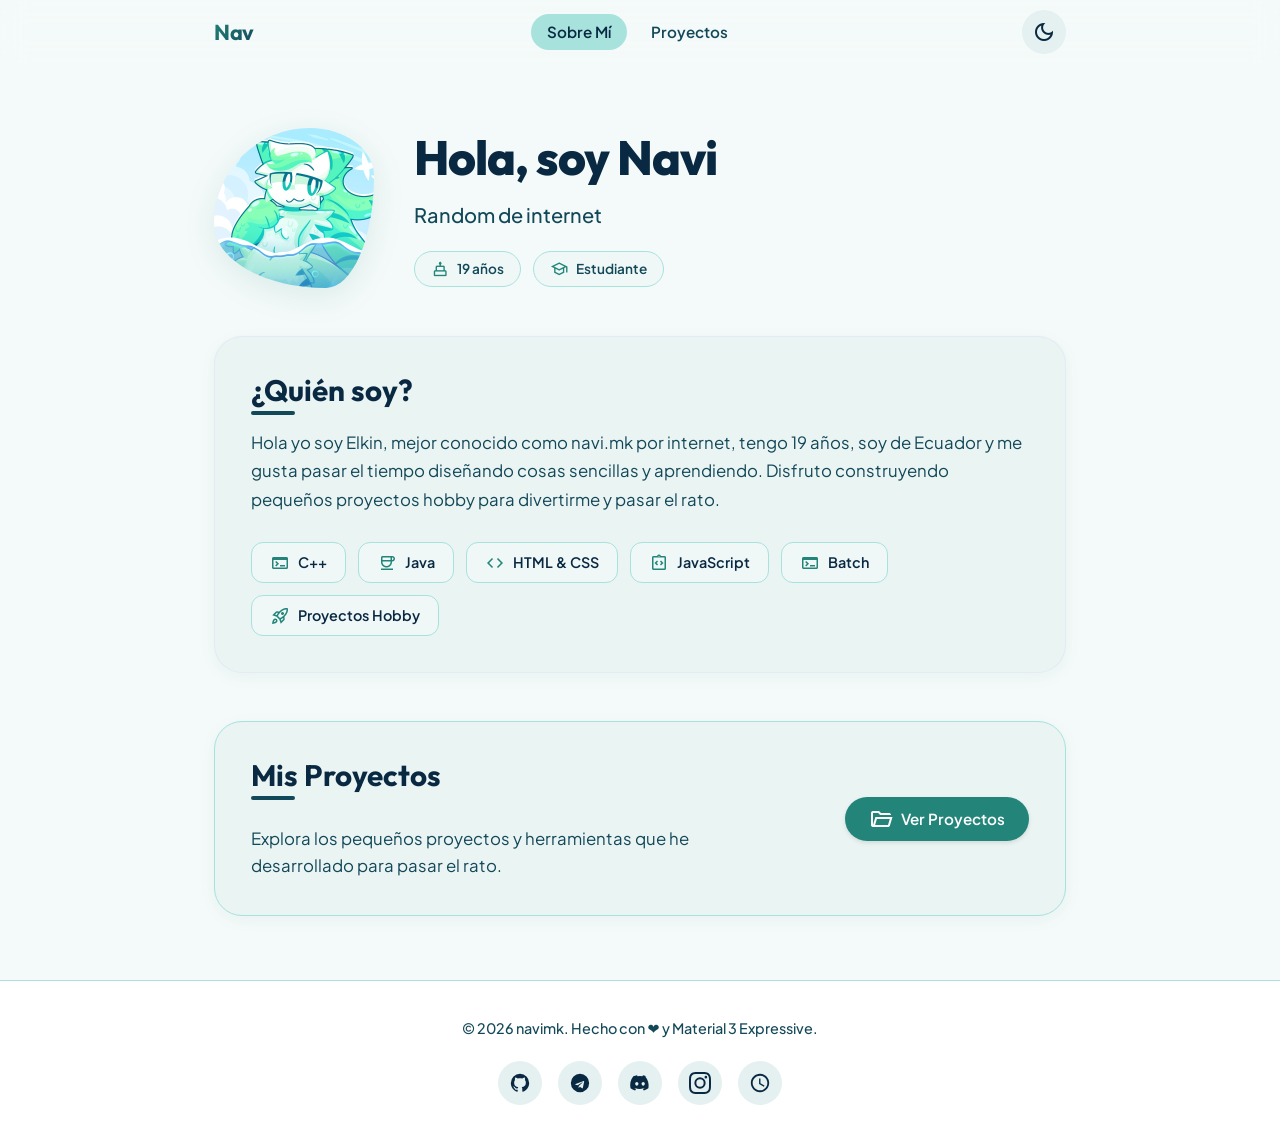
==== index.html @ 90007c6f "Cambios minimos" ====
<!DOCTYPE html>
<html lang="es">

<head>
    <meta charset="UTF-8">
    <meta name="viewport" content="width=device-width, initial-scale=1.0">
    <meta name="description" content="Pagina de Navi.mk :3">
    <link rel="icon" href="assets/icon.webp">
    <title>Navi.mk</title>
    <!-- Google Fonts and Material Symbols -->
    <link rel="stylesheet"
        href="https://fonts.googleapis.com/css2?family=Material+Symbols+Outlined:opsz,wght,FILL,GRAD@20..48,100..700,0..1,-50..200" />
    <link rel="stylesheet" href="style.css">
    <script>
        // Aplicar tema inmediatamente para evitar parpadeo blanco/oscuro en la carga
        const savedTheme = localStorage.getItem('theme');
        const systemPrefersDark = window.matchMedia('(prefers-color-scheme: dark)').matches;
        const initialTheme = savedTheme || (systemPrefersDark ? 'dark' : 'light');
        document.documentElement.setAttribute('data-theme', initialTheme);
    </script>
</head>

<body>
    <!-- Top App Bar -->
    <header class="top-app-bar">
        <div class="top-app-bar__container">
            <span class="top-app-bar__title">Nav</span>
            <nav class="top-app-bar__nav">
                <a href="index.html" class="nav-link active">Sobre Mí</a>
                <a href="proyectos.html" class="nav-link">Proyectos</a>
            </nav>
            <button id="theme-toggle" class="icon-button" aria-label="Cambiar tema">
                <span class="material-symbols-outlined">dark_mode</span>
            </button>
        </div>
    </header>

    <main class="main-content">
        <!-- Profile / Hero Section -->
        <section class="hero-section">
            <div class="profile-avatar-container">
                <!-- Expressive blob shape as avatar background with theme-responsive profile picture -->
                <div class="profile-blob" tabindex="0" role="button" aria-label="Ver créditos de la foto de perfil">
                </div>
            </div>
            <div class="hero-info">
                <h1 class="display-name">Hola, soy Navi</h1>
                <p class="headline-text">Random de internet</p>
                <div class="info-badges">
                    <span class="info-badge">
                        <span class="material-symbols-outlined">cake</span>
                        <span>19 años</span>
                    </span>
                    <span class="info-badge">
                        <span class="material-symbols-outlined">school</span>
                        <span>Estudiante</span>
                    </span>
                </div>
            </div>
        </section>

        <!-- About Me Card -->
        <section class="about-card">
            <h2 class="section-title">¿Quién soy?</h2>
            <p class="about-text">
                Hola yo soy Elkin, mejor conocido como navi.mk por internet, tengo 19 años, soy de Ecuador y me gusta
                pasar el tiempo diseñando cosas sencillas y aprendiendo.
                Disfruto construyendo pequeños proyectos hobby para divertirme y pasar el rato.
            </p>
            <div class="skills-container">
                <span class="chip">
                    <span class="material-symbols-outlined chip-icon">terminal</span>
                    <span>C++</span>
                </span>
                <span class="chip">
                    <span class="material-symbols-outlined chip-icon">coffee</span>
                    <span>Java</span>
                </span>
                <span class="chip">
                    <span class="material-symbols-outlined chip-icon">code</span>
                    <span>HTML & CSS</span>
                </span>
                <span class="chip">
                    <span class="material-symbols-outlined chip-icon">integration_instructions</span>
                    <span>JavaScript</span>
                </span>
                <span class="chip">
                    <span class="material-symbols-outlined chip-icon">terminal</span>
                    <span>Batch</span>
                </span>
                <span class="chip">
                    <span class="material-symbols-outlined chip-icon">rocket_launch</span>
                    <span>Proyectos Hobby</span>
                </span>
            </div>
        </section>

        <!-- Projects CTA Card -->
        <section class="projects-cta-card">
            <div class="cta-content">
                <h2 class="section-title">Mis Proyectos</h2>
                <p class="cta-text">Explora los pequeños proyectos y herramientas que he desarrollado para pasar el
                    rato.</p>
            </div>
            <a href="proyectos.html" class="btn-primary">
                <span class="material-symbols-outlined">folder_open</span>
                <span>Ver Proyectos</span>
            </a>
        </section>
    </main>

    <!-- Footer -->
    <footer class="footer">
        <p>© 2026 navimk. Hecho con ❤️ y Material 3 Expressive.</p>
        <div class="social-links">
            <!-- GitHub -->
            <a href="https://github.com/navimk/" target="_blank" class="icon-button" aria-label="GitHub">
                <svg viewBox="0 0 24 24">
                    <path
                        d="M12 2A10 10 0 0 0 2 12c0 4.42 2.87 8.17 6.84 9.5.5.08.66-.23.66-.5v-1.69c-2.77.6-3.36-1.34-3.36-1.34-.46-1.16-1.11-1.47-1.11-1.47-.9-.62.07-.6.07-.6 1 .07 1.53 1.03 1.53 1.03.9 1.52 2.34 1.07 2.91.83.09-.65.35-1.09.63-1.34-2.22-.25-4.55-1.11-4.55-4.92 0-1.11.38-2 1.03-2.71-.1-.25-.45-1.29.1-2.64 0 0 .84-.27 2.75 1.02.79-.22 1.65-.33 2.5-.33.85 0 1.71.11 2.5.33 1.91-1.29 2.75-1.02 2.75-1.02.55 1.35.2 2.39.1 2.64.65.71 1.03 1.6 1.03 2.71 0 3.82-2.34 4.66-4.57 4.91.36.31.69.92.69 1.85V21c0 .27.16.59.67.5C19.14 20.16 22 16.42 22 12A10 10 0 0 0 12 2z" />
                </svg>
            </a>
            <!-- Telegram -->
            <a href="https://t.me/navirandom" target="_blank" class="icon-button" aria-label="Telegram">
                <svg viewBox="0 0 24 24">
                    <path
                        d="M12 2A10 10 0 0 0 2 12a10 10 0 0 0 10 10 10 10 0 0 0 10-10A10 10 0 0 0 12 2zm4.56 8.37l-1.51 7.1c-.11.49-.4.61-.82.38l-2.3-1.7-1.11 1.07c-.12.12-.22.22-.34.22l.16-2.3 4.2-3.8c.18-.16-.04-.25-.28-.09l-5.19 3.27-2.23-.7c-.49-.15-.5-.49.1-.72l8.71-3.36c.4-.15.75.09.57.83z" />
                </svg>
            </a>
            <!-- Discord -->
            <a href="https://discord.gg/cYETUsV2wN" target="_blank" class="icon-button" aria-label="Discord">
                <svg viewBox="0 0 24 24">
                    <path
                        d="M19.27 4.73a16.14 16.14 0 0 0-3.97-1.23.08.08 0 0 0-.08.04c-.17.3-.37.72-.51 1.05a14.9 14.9 0 0 0-5.42 0 9.7 9.7 0 0 0-.52-1.05.08.08 0 0 0-.08-.04 16.1 16.1 0 0 0-3.97 1.23.06.06 0 0 0-.03.03A16.17 16.17 0 0 0 1.63 17.7a.07.07 0 0 0 .04.05 16.25 16.25 0 0 0 4.9 2.48.08.08 0 0 0 .08-.03c.39-.53.74-1.09 1.04-1.68a.07.07 0 0 0-.04-.1 10.43 10.43 0 0 1-1.54-.73.08.08 0 0 1-.01-.13c.1-.07.2-.15.3-.22a.08.08 0 0 1 .08-.01c3.21 1.47 6.7 1.47 9.86 0a.08.08 0 0 1 .08.01c.1.07.2.15.3.22a.08.08 0 0 1-.01.13 10.1 10.1 0 0 1-1.54.73.08.08 0 0 0-.04.1c.3.59.65 1.15 1.04 1.68a.08.08 0 0 0 .08.03 16.29 16.29 0 0 0 4.9-2.48.07.07 0 0 0 .04-.05a16.19 16.19 0 0 0-3.64-12.94.06.06 0 0 0-.03-.03zM8.52 14.88c-.97 0-1.77-.89-1.77-1.98s.78-1.98 1.77-1.98c.99 0 1.78.89 1.77 1.98.01 1.09-.78 1.98-1.77 1.98zm6.96 0c-.97 0-1.77-.89-1.77-1.98s.78-1.98 1.77-1.98c.99 0 1.78.89 1.77 1.98.01 1.09-.78 1.98-1.77 1.98z" />
                </svg>
            </a>
            <!-- Instagram -->
            <a href="https://www.instagram.com/navi.mk_/" target="_blank" class="icon-button" aria-label="Instagram">
                <svg viewBox="0 0 24 24">
                    <path
                        d="M12 2.163c3.204 0 3.584.012 4.85.07 3.252.148 4.771 1.691 4.919 4.919.058 1.265.069 1.645.069 4.849 0 3.205-.012 3.584-.069 4.849-.149 3.225-1.664 4.771-4.919 4.919-1.266.058-1.644.07-4.85.07-3.204 0-3.584-.012-4.849-.07-3.26-.149-4.771-1.699-4.919-4.92-.058-1.265-.07-1.644-.07-4.849 0-3.204.013-3.583.07-4.849.149-3.227 1.664-4.771 4.919-4.919 1.266-.057 1.645-.069 4.849-.069zM12 0C8.741 0 8.333.014 7.053.072 2.695.272.273 2.69.073 7.051.014 8.333 0 8.741 0 12c0 3.259.014 3.668.072 4.948.2 4.358 2.618 6.78 6.98 6.98 1.281.058 1.689.072 4.948.072 3.259 0 3.668-.014 4.948-.072 4.354-.2 6.782-2.618 6.979-6.98.059-1.28.073-1.689.073-4.948 0-3.259-.014-3.667-.072-4.947-.196-4.354-2.617-6.78-6.979-6.98C15.668.014 15.259 0 12 0zm0 5.838a6.162 6.162 0 1 0 0 12.324 6.162 6.162 0 0 0 0-12.324zM12 16a4 4 0 1 1 0-8 4 4 0 0 1 0 8zm6.406-11.845a1.44 1.44 0 1 0 0 2.881 1.44 1.44 0 0 0 0-2.881z" />
                </svg>
            </a>
            <!-- Cuenta Regresiva 2085 -->
            <a href="2085.html" class="icon-button" aria-label="Cuenta Regresiva a 2085">
                <svg viewBox="0 0 24 24">
                    <path
                        d="M12 2C6.5 2 2 6.5 2 12s4.5 10 10 10 10-4.5 10-10S17.5 2 12 2zm0 18c-4.41 0-8-3.59-8-8s3.59-8 8-8 8 3.59 8 8-3.59 8-8 8zm.5-13H11v6l5.2 3.2.8-1.3-4.5-2.7V7z" />
                </svg>
            </a>
        </div>
    </footer>

    <!-- Modal para Créditos de Foto de Perfil -->
    <div id="pfp-modal" class="modal-overlay" aria-hidden="true" role="dialog" aria-labelledby="pfp-modal-title">
        <div class="modal-container">
            <header class="modal-header">
                <h2 id="pfp-modal-title" class="modal-title-text">Créditos del Avatar</h2>
                <button id="pfp-modal-close" class="icon-button" aria-label="Cerrar ventana">
                    <span class="material-symbols-outlined">close</span>
                </button>
            </header>
            <div class="modal-body">
                <p class="modal-desc">El personaje y pfp utilizada es propiedad de artifyber/azka, todos los créditos a
                    su persona</p>
                <p class="modal-desc">Me encanta su arte, es muy bonito :3</p>
                <p class="modal-desc">Puedes visitar su Twitter y ver su arte aqui:</p>
            </div>
            <div class="modal-footer">
                <a href="https://x.com/artifyber" target="_blank" class="btn-primary">
                    <span class="material-symbols-outlined">open_in_new</span>
                    <span>Ver a Artifyber</span>
                </a>
            </div>
        </div>
    </div>

    <!-- JS Script -->
    <script src="script.js"></script>
</body>

</html>
---- style.css ----
@import url('https://fonts.googleapis.com/css2?family=Outfit:wght@300;400;500;600;700;800&family=Plus+Jakarta+Sans:ital,wght@0,300;0,400;0,500;0,600;0,700;1,400&display=swap');

:root {
    /* Fonts */
    --font-display: 'Outfit', system-ui, -apple-system, sans-serif;
    --font-body: 'Plus Jakarta Sans', system-ui, -apple-system, sans-serif;

    /* Light Theme (Material 3 Expressive) */
    --md-sys-color-primary: #23857a;
    --md-sys-color-on-primary: #FFFFFF;
    --md-sys-color-primary-container: #a7e2dd;
    --md-sys-color-on-primary-container: #092942;

    --md-sys-color-secondary: #134859;
    --md-sys-color-on-secondary: #FFFFFF;
    --md-sys-color-secondary-container: #e2f2f1;
    --md-sys-color-on-secondary-container: #134859;

    --md-sys-color-tertiary: #27b095;
    --md-sys-color-on-tertiary: #FFFFFF;
    --md-sys-color-tertiary-container: #63fabe;
    --md-sys-color-on-tertiary-container: #092942;

    --md-sys-color-background: #f4faf9;
    --md-sys-color-on-background: #092942;

    --md-sys-color-surface: #f7fcfb;
    --md-sys-color-on-surface: #092942;
    --md-sys-color-surface-variant: #dbeceb;
    --md-sys-color-on-surface-variant: #134859;
    --md-sys-color-outline: #23857a;
    --md-sys-color-outline-variant: #a7e2dd;

    --md-sys-color-surface-container-lowest: #FFFFFF;
    --md-sys-color-surface-container-low: #f0f8f7;
    --md-sys-color-surface-container: #eaf4f3;
    --md-sys-color-surface-container-high: #e4f1f0;
    --md-sys-color-surface-container-highest: #d8eceb;

    --accent-glow: rgba(35, 133, 122, 0.12);
    --card-shadow: 0 4px 16px rgba(35, 133, 122, 0.06);
    --card-shadow-hover: 0 16px 32px rgba(35, 133, 122, 0.15);

    /* Animation Transitions */
    --transition-fast: 0.2s cubic-bezier(0.2, 0, 0, 1);
    --transition-medium: 0.35s cubic-bezier(0.2, 0, 0, 1);
    --transition-slow: 0.55s cubic-bezier(0.2, 0, 0, 1);
}

[data-theme="dark"] {
    /* Dark Theme (Material 3 Expressive) */
    --md-sys-color-primary: #25e58b;
    --md-sys-color-on-primary: #092942;
    --md-sys-color-primary-container: #12575a;
    --md-sys-color-on-primary-container: #63fabe;

    --md-sys-color-secondary: #3eddb4;
    --md-sys-color-on-secondary: #092942;
    --md-sys-color-secondary-container: #134859;
    --md-sys-color-on-secondary-container: #a7e2dd;

    --md-sys-color-tertiary: #63fabe;
    --md-sys-color-on-tertiary: #092942;
    --md-sys-color-tertiary-container: #23857a;
    --md-sys-color-on-tertiary-container: #a7e2dd;

    --md-sys-color-background: #092942;
    --md-sys-color-on-background: #eaf4f3;

    --md-sys-color-surface: #0d324f;
    --md-sys-color-on-surface: #eaf4f3;
    --md-sys-color-surface-variant: #134859;
    --md-sys-color-on-surface-variant: #a7e2dd;
    --md-sys-color-outline: #27b095;
    --md-sys-color-outline-variant: #134859;

    --md-sys-color-surface-container-lowest: #061d30;
    --md-sys-color-surface-container-low: #082339;
    --md-sys-color-surface-container: #0a2c47;
    --md-sys-color-surface-container-high: #0d3452;
    --md-sys-color-surface-container-highest: #113f63;

    --accent-glow: rgba(37, 229, 139, 0.15);
    --card-shadow: 0 4px 20px rgba(0, 0, 0, 0.4);
    --card-shadow-hover: 0 16px 36px rgba(37, 229, 139, 0.25);
}

/* Reset and Base Styles */
*,
*::before,
*::after {
    box-sizing: border-box;
    margin: 0;
    padding: 0;
}

body {
    background-color: var(--md-sys-color-background);
    color: var(--md-sys-color-on-background);
    font-family: var(--font-body);
    font-size: 1rem;
    line-height: 1.6;
    min-height: 100vh;
    display: flex;
    flex-direction: column;
    overflow-x: hidden;
    transition: background-color var(--transition-medium), color var(--transition-medium);
}

h1,
h2,
h3,
h4 {
    font-family: var(--font-display);
    font-weight: 700;
    color: var(--md-sys-color-on-background);
    line-height: 1.2;
}

/* Header / Top App Bar */
.top-app-bar {
    position: sticky;
    top: 0;
    z-index: 100;
    background-color: rgba(var(--md-sys-color-background), 0.8);
    backdrop-filter: blur(12px);
    -webkit-backdrop-filter: blur(12px);
    transition: background-color var(--transition-medium);
}

.top-app-bar__container {
    max-width: 900px;
    height: 64px;
    margin: 0 auto;
    padding: 0 24px;
    display: flex;
    justify-content: space-between;
    align-items: center;
}

.top-app-bar__title {
    font-family: var(--font-display);
    font-size: 1.35rem;
    font-weight: 700;
    letter-spacing: -0.5px;
    background: linear-gradient(135deg, var(--md-sys-color-primary), var(--md-sys-color-secondary));
    -webkit-background-clip: text;
    -webkit-text-fill-color: transparent;
}

.top-app-bar__nav {
    display: flex;
    gap: 8px;
    align-items: center;
}

.nav-link {
    font-family: var(--font-body);
    font-size: 0.95rem;
    font-weight: 600;
    color: var(--md-sys-color-on-surface-variant);
    text-decoration: none;
    padding: 6px 16px;
    border-radius: 100px;
    transition: background-color var(--transition-fast), color var(--transition-fast), transform var(--transition-fast);
}

.nav-link:hover {
    background-color: var(--md-sys-color-surface-container-high);
    color: var(--md-sys-color-on-surface);
}

.nav-link.active {
    background-color: var(--md-sys-color-primary-container);
    color: var(--md-sys-color-on-primary-container);
}

.nav-link:active {
    transform: scale(0.95);
}

@media (max-width: 480px) {
    .top-app-bar__container {
        padding: 0 12px;
    }

    .nav-link {
        padding: 6px 10px;
        font-size: 0.85rem;
    }

    .top-app-bar__title {
        font-size: 1.15rem;
    }
}


/* Icon Button */
.icon-button {
    width: 44px;
    height: 44px;
    border-radius: 50%;
    border: none;
    background-color: var(--md-sys-color-surface-container-high);
    color: var(--md-sys-color-on-surface);
    display: flex;
    justify-content: center;
    align-items: center;
    cursor: pointer;
    transition: background-color var(--transition-fast), color var(--transition-fast), transform var(--transition-fast);
}

.icon-button:hover {
    background-color: var(--md-sys-color-primary-container);
    color: var(--md-sys-color-on-primary-container);
    transform: scale(1.08);
}

.icon-button:active {
    transform: scale(0.95);
}

.icon-button svg {
    width: 22px;
    height: 22px;
    fill: currentColor;
    display: block;
    transition: transform var(--transition-fast);
}

.icon-button:hover svg {
    transform: scale(1.05);
}


/* Main Content */
.main-content {
    max-width: 900px;
    width: 100%;
    margin: 0 auto;
    padding: 48px 24px 64px 24px;
    display: flex;
    flex-direction: column;
    gap: 48px;
    flex-grow: 1;
}

/* Hero Section */
.hero-section {
    display: flex;
    gap: 40px;
    align-items: center;
    margin-top: 16px;
}

@media (max-width: 768px) {
    .hero-section {
        flex-direction: column;
        text-align: center;
        gap: 28px;
    }
}

.profile-avatar-container {
    position: relative;
    display: flex;
    justify-content: center;
    align-items: center;
}

/* Organic animated shape typical of M3 Expressive */
.profile-blob {
    width: 160px;
    height: 160px;
    background: var(--md-sys-color-primary-container) url('assets/pfp1.jpg') center/cover no-repeat;
    display: flex;
    justify-content: center;
    align-items: center;
    border-radius: 60% 40% 30% 70% / 60% 30% 70% 40%;
    animation: blob-morph 8s ease-in-out infinite;
    box-shadow: 0 8px 32px var(--accent-glow);
    position: relative;
    transition: background-image var(--transition-medium), background-color var(--transition-medium), transform var(--transition-fast), box-shadow var(--transition-fast);
    cursor: pointer;
    outline: none;
}

.profile-blob:hover {
    transform: scale(1.04);
    box-shadow: 0 12px 36px var(--accent-glow);
}

.profile-blob:focus-visible {
    outline: 3px solid var(--md-sys-color-primary);
    outline-offset: 4px;
}

.profile-blob:active {
    transform: scale(0.98);
}

[data-theme="dark"] .profile-blob {
    background-image: url('assets/pfp2.jpg');
}

@keyframes blob-morph {
    0% {
        border-radius: 60% 40% 30% 70% / 60% 30% 70% 40%;
    }

    50% {
        border-radius: 40% 60% 70% 30% / 50% 60% 40% 70%;
    }

    100% {
        border-radius: 60% 40% 30% 70% / 60% 30% 70% 40%;
    }
}

.hero-info {
    display: flex;
    flex-direction: column;
    gap: 12px;
}

.display-name {
    font-size: 3rem;
    font-weight: 800;
    letter-spacing: -1px;
}

@media (max-width: 480px) {
    .display-name {
        font-size: 2.25rem;
    }
}

.headline-text {
    font-size: 1.25rem;
    font-weight: 500;
    color: var(--md-sys-color-on-surface-variant);
    max-width: 500px;
}

.info-badges {
    display: flex;
    gap: 12px;
    flex-wrap: wrap;
    margin-top: 8px;
}

@media (max-width: 768px) {
    .info-badges {
        justify-content: center;
    }
}

.info-badge {
    display: inline-flex;
    align-items: center;
    gap: 8px;
    padding: 6px 16px;
    background-color: var(--md-sys-color-surface-container-low);
    border: 1px solid var(--md-sys-color-outline-variant);
    border-radius: 100px;
    font-size: 0.85rem;
    font-weight: 600;
    color: var(--md-sys-color-on-surface-variant);
}

.info-badge .material-symbols-outlined {
    font-size: 1.15rem;
    color: var(--md-sys-color-primary);
}

/* About Card */
.about-card {
    background-color: var(--md-sys-color-surface-container);
    border-radius: 28px;
    padding: 36px;
    box-shadow: var(--card-shadow);
    border: 1px solid rgba(110, 68, 255, 0.05);
    transition: transform var(--transition-medium), box-shadow var(--transition-medium), background-color var(--transition-medium);
}

.about-card:hover {
    transform: translateY(-4px);
    box-shadow: var(--card-shadow-hover);
}

.section-title {
    font-size: 1.85rem;
    font-weight: 700;
    margin-bottom: 20px;
    position: relative;
    display: inline-block;
}

.section-title::after {
    content: '';
    position: absolute;
    bottom: -6px;
    left: 0;
    width: 44px;
    height: 4px;
    background-color: var(--md-sys-color-secondary);
    border-radius: 2px;
}

.about-text {
    font-size: 1.05rem;
    color: var(--md-sys-color-on-surface-variant);
    margin-bottom: 28px;
    line-height: 1.7;
}

.skills-container {
    display: flex;
    flex-wrap: wrap;
    gap: 12px;
}

.chip {
    display: inline-flex;
    align-items: center;
    gap: 8px;
    padding: 8px 18px;
    background-color: var(--md-sys-color-surface-container-low);
    border: 1px solid var(--md-sys-color-outline-variant);
    border-radius: 12px;
    /* M3 chip style */
    font-size: 0.9rem;
    font-weight: 600;
    color: var(--md-sys-color-on-surface);
    transition: background-color var(--transition-fast), border-color var(--transition-fast), transform var(--transition-fast);
    cursor: default;
}

.chip:hover {
    background-color: var(--md-sys-color-primary-container);
    border-color: var(--md-sys-color-primary);
    color: var(--md-sys-color-on-primary-container);
    transform: translateY(-2px);
}

.chip-icon {
    font-size: 1.25rem;
    color: var(--md-sys-color-primary);
    transition: color var(--transition-fast);
}

.chip:hover .chip-icon {
    color: var(--md-sys-color-on-primary-container);
}

/* Projects Section */
.projects-section {
    display: flex;
    flex-direction: column;
    gap: 24px;
}

.projects-grid {
    display: grid;
    grid-template-columns: repeat(auto-fit, minmax(260px, 1fr));
    gap: 24px;
}

.project-card {
    background-color: var(--md-sys-color-surface-container-lowest);
    border: 1px solid var(--md-sys-color-outline-variant);
    border-radius: 28px;
    /* M3 Extra Large shape */
    padding: 28px;
    display: flex;
    flex-direction: column;
    gap: 16px;
    transition: transform var(--transition-medium), box-shadow var(--transition-medium), border-color var(--transition-medium), background-color var(--transition-medium);
}

.project-card:hover {
    transform: translateY(-6px) scale(1.02);
    box-shadow: var(--card-shadow-hover);
    border-color: var(--md-sys-color-primary);
}

.project-card-header {
    display: flex;
    align-items: center;
    gap: 16px;
}

.project-icon-box {
    width: 48px;
    height: 48px;
    background-color: var(--md-sys-color-tertiary-container);
    color: var(--md-sys-color-on-tertiary-container);
    display: flex;
    justify-content: center;
    align-items: center;
    border-radius: 16px;
    transition: transform var(--transition-medium);
}

.project-card:hover .project-icon-box {
    transform: scale(1.1) rotate(6deg);
}

.project-card-header h3 {
    font-size: 1.3rem;
    font-weight: 600;
}

.project-desc {
    font-size: 0.95rem;
    color: var(--md-sys-color-on-surface-variant);
    flex-grow: 1;
    line-height: 1.6;
}

.project-card-footer {
    display: flex;
    justify-content: flex-end;
    margin-top: 8px;
}

.btn-text {
    display: inline-flex;
    align-items: center;
    gap: 6px;
    color: var(--md-sys-color-primary);
    font-weight: 700;
    text-decoration: none;
    font-size: 0.95rem;
    transition: color var(--transition-fast);
}

.btn-text .material-symbols-outlined {
    font-size: 1.2rem;
    transition: transform var(--transition-fast);
}

.btn-text:hover {
    color: var(--md-sys-color-secondary);
}

.btn-text:hover .material-symbols-outlined {
    transform: translateX(4px);
}

/* Footer */
.footer {
    border-top: 1px solid var(--md-sys-color-outline-variant);
    padding: 36px 24px;
    display: flex;
    flex-direction: column;
    align-items: center;
    gap: 20px;
    margin-top: auto;
    background-color: var(--md-sys-color-surface-container-lowest);
    transition: background-color var(--transition-medium), border-color var(--transition-medium);
}

.footer p {
    font-size: 0.9rem;
    color: var(--md-sys-color-on-surface-variant);
    font-weight: 500;
}

.social-links {
    display: flex;
    gap: 16px;
}

/* Button Primary (Material 3 style) */
.btn-primary {
    display: inline-flex;
    align-items: center;
    justify-content: center;
    gap: 8px;
    padding: 10px 24px;
    background-color: var(--md-sys-color-primary);
    color: var(--md-sys-color-on-primary);
    border: none;
    border-radius: 100px;
    /* Fully rounded pill shape for M3 buttons */
    font-family: var(--font-body);
    font-size: 0.95rem;
    font-weight: 600;
    text-decoration: none;
    cursor: pointer;
    box-shadow: 0 2px 4px rgba(0, 0, 0, 0.1);
    transition: background-color var(--transition-fast), box-shadow var(--transition-fast), transform var(--transition-fast);
}

.btn-primary:hover {
    background-color: var(--md-sys-color-secondary);
    box-shadow: 0 4px 8px rgba(0, 0, 0, 0.15);
    transform: translateY(-1px);
}

.btn-primary:active {
    transform: translateY(1px);
}

/* Modal / Floating Window */
.modal-overlay {
    position: fixed;
    top: 0;
    left: 0;
    width: 100%;
    height: 100%;
    background-color: rgba(9, 41, 66, 0.5);
    /* Semi-transparent backdrop */
    backdrop-filter: blur(8px);
    -webkit-backdrop-filter: blur(8px);
    display: flex;
    justify-content: center;
    align-items: center;
    z-index: 1000;
    opacity: 0;
    pointer-events: none;
    transition: opacity var(--transition-medium);
}

.modal-overlay.is-open {
    opacity: 1;
    pointer-events: auto;
}

.modal-container {
    background-color: var(--md-sys-color-surface-container);
    border: 1px solid var(--md-sys-color-outline-variant);
    border-radius: 28px;
    /* M3 extra-large rounded corners */
    width: 90%;
    max-width: 500px;
    max-height: 90vh;
    box-shadow: var(--card-shadow-hover);
    display: flex;
    flex-direction: column;
    overflow: hidden;
    transform: scale(0.9);
    transition: transform var(--transition-medium);
}

.modal-overlay.is-open .modal-container {
    transform: scale(1);
}

.modal-header {
    padding: 20px 24px;
    display: flex;
    justify-content: space-between;
    align-items: center;
    border-bottom: 1px solid var(--md-sys-color-outline-variant);
}

.modal-title-text {
    font-size: 1.5rem;
    font-weight: 700;
}

.modal-body {
    padding: 24px;
    overflow-y: auto;
    display: flex;
    flex-direction: column;
    gap: 16px;
}

.modal-image {
    width: 100%;
    height: auto;
    border-radius: 16px;
    border: 1px solid var(--md-sys-color-outline-variant);
    display: block;
}

.modal-desc {
    font-size: 0.95rem;
    color: var(--md-sys-color-on-surface-variant);
    line-height: 1.6;
}

.modal-footer {
    padding: 20px 24px;
    display: flex;
    justify-content: flex-end;
    border-top: 1px solid var(--md-sys-color-outline-variant);
    background-color: var(--md-sys-color-surface-container-low);
}

/* ==========================================================================
   Countdown Styles (2085.html)
   ========================================================================== */

.countdown-section {
    display: flex;
    justify-content: center;
    align-items: center;
    margin: auto 0;
    min-height: 50vh;
}

.countdown-card {
    background-color: var(--md-sys-color-surface-container);
    border-radius: 28px;
    padding: 48px 36px;
    box-shadow: var(--card-shadow);
    border: 1px solid var(--md-sys-color-outline-variant);
    transition: transform var(--transition-medium), box-shadow var(--transition-medium), background-color var(--transition-medium);
    text-align: center;
    width: 100%;
    max-width: 600px;
    margin: 0 auto;
}

.countdown-card:hover {
    transform: translateY(-4px);
    box-shadow: var(--card-shadow-hover);
}

.countdown-title {
    font-size: 2.25rem;
    font-weight: 800;
    margin-bottom: 8px;
    background: linear-gradient(135deg, var(--md-sys-color-primary), var(--md-sys-color-secondary));
    -webkit-background-clip: text;
    -webkit-text-fill-color: transparent;
}

.countdown-subtitle {
    font-size: 1.1rem;
    color: var(--md-sys-color-on-surface-variant);
    margin-bottom: 36px;
}

.countdown-grid {
    display: grid;
    grid-template-columns: repeat(4, 1fr);
    gap: 16px;
}

@media (max-width: 550px) {
    .countdown-grid {
        grid-template-columns: repeat(2, 1fr);
        gap: 12px;
    }
}

.bloque-tiempo {
    background-color: var(--md-sys-color-surface-container-high);
    border: 1px solid var(--md-sys-color-outline-variant);
    padding: 20px 12px;
    border-radius: 20px;
    text-align: center;
    transition: transform var(--transition-fast), background-color var(--transition-fast);
}

.bloque-tiempo:hover {
    background-color: var(--md-sys-color-primary-container);
    transform: scale(1.05);
}

.numero {
    display: block;
    font-family: var(--font-display);
    font-size: 3rem;
    font-weight: 800;
    color: var(--md-sys-color-primary);
    line-height: 1.1;
    margin-bottom: 4px;
    transition: color var(--transition-fast);
}

.bloque-tiempo:hover .numero {
    color: var(--md-sys-color-on-primary-container);
}

.etiqueta {
    font-family: var(--font-body);
    font-size: 0.85rem;
    font-weight: 600;
    text-transform: uppercase;
    letter-spacing: 1px;
    color: var(--md-sys-color-on-surface-variant);
    transition: color var(--transition-fast);
}

.bloque-tiempo:hover .etiqueta {
    color: var(--md-sys-color-on-primary-container);
}

.final-message {
    font-size: 1.75rem;
    color: var(--md-sys-color-tertiary);
    font-weight: 700;
    margin-top: 24px;
}

/* ==========================================================================
   Projects CTA Card
   ========================================================================== */
.projects-cta-card {
    background-color: var(--md-sys-color-surface-container);
    border: 1px solid var(--md-sys-color-outline-variant);
    border-radius: 28px;
    padding: 36px;
    box-shadow: var(--card-shadow);
    display: flex;
    justify-content: space-between;
    align-items: center;
    gap: 24px;
    transition: transform var(--transition-medium), box-shadow var(--transition-medium), border-color var(--transition-medium), background-color var(--transition-medium);
}

.projects-cta-card:hover {
    transform: translateY(-4px);
    box-shadow: var(--card-shadow-hover);
    border-color: var(--md-sys-color-primary);
}

.cta-content {
    display: flex;
    flex-direction: column;
    gap: 12px;
}

.cta-text {
    font-size: 1.05rem;
    color: var(--md-sys-color-on-surface-variant);
    max-width: 500px;
}

@media (max-width: 768px) {
    .projects-cta-card {
        flex-direction: column;
        text-align: center;
        gap: 28px;
    }
}
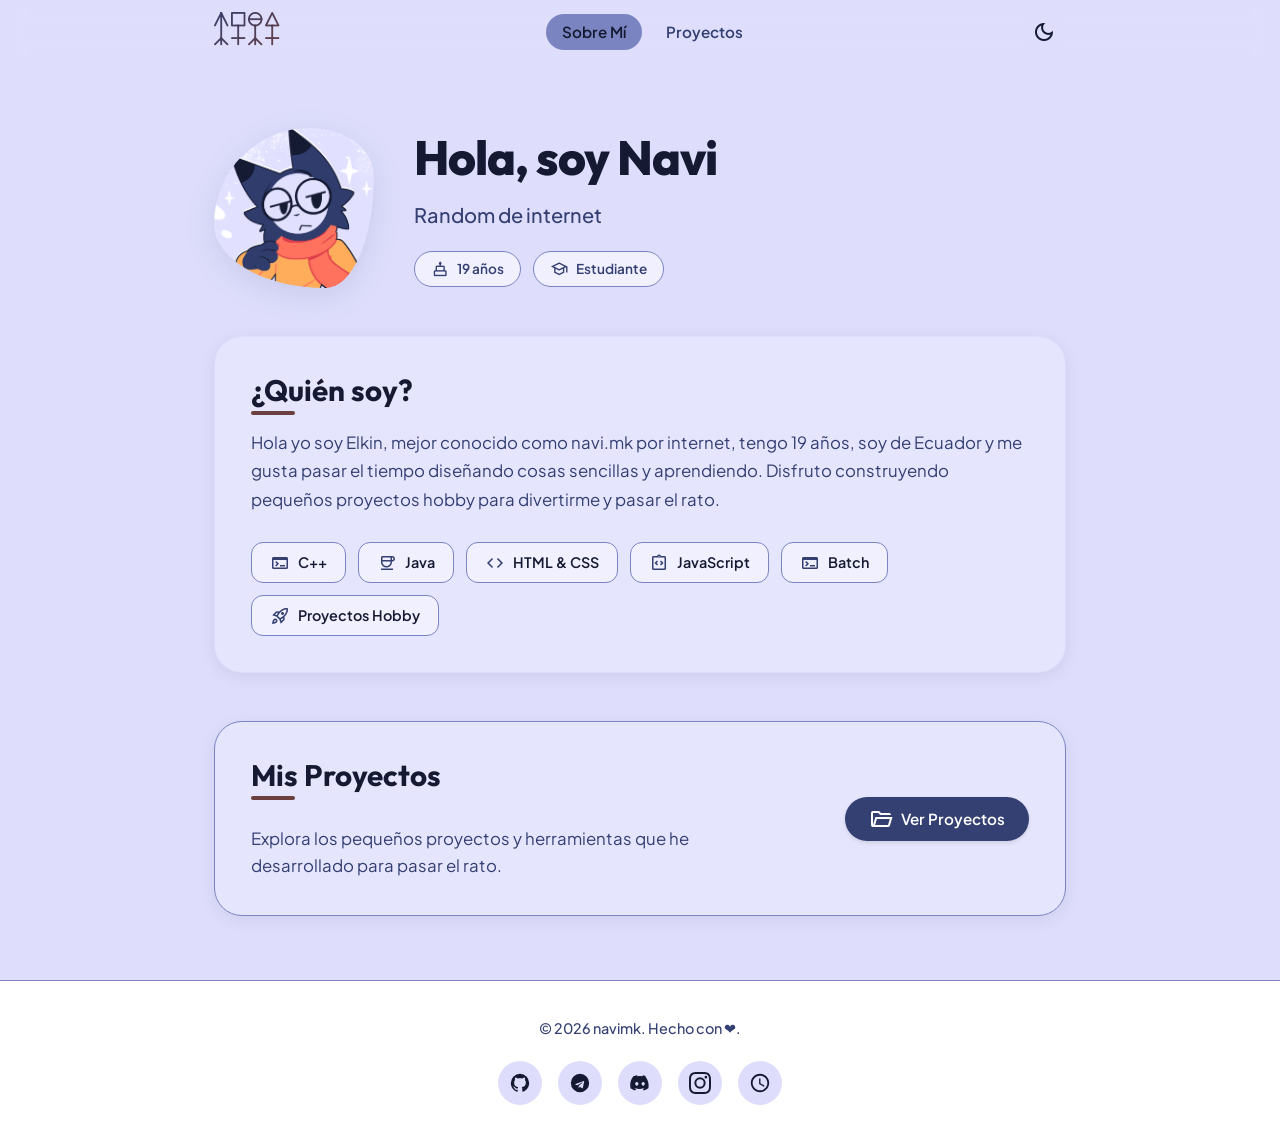
==== commit bbbf1640: "Cambios cambio de colores, pfp y no mucho mas" ====
--- a/index.html
+++ b/index.html
@@ -24,7 +24,7 @@
     <!-- Top App Bar -->
     <header class="top-app-bar">
         <div class="top-app-bar__container">
-            <span class="top-app-bar__title">Nav</span>
+            <span class="top-app-bar__title">Navi</span>
             <nav class="top-app-bar__nav">
                 <a href="index.html" class="nav-link active">Sobre Mí</a>
                 <a href="proyectos.html" class="nav-link">Proyectos</a>
@@ -111,7 +111,7 @@
 
     <!-- Footer -->
     <footer class="footer">
-        <p>© 2026 navimk. Hecho con ❤️ y Material 3 Expressive.</p>
+        <p>© 2026 navimk. Hecho con ❤️.</p>
         <div class="social-links">
             <!-- GitHub -->
             <a href="https://github.com/navimk/" target="_blank" class="icon-button" aria-label="GitHub">
--- a/style.css
+++ b/style.css
@@ -1,45 +1,51 @@
 @import url('https://fonts.googleapis.com/css2?family=Outfit:wght@300;400;500;600;700;800&family=Plus+Jakarta+Sans:ital,wght@0,300;0,400;0,500;0,600;0,700;1,400&display=swap');
+
+@font-face {
+    font-family: 'GenoThetaEx';
+    src: url('assets/GENOTHETAEX.ttf') format('truetype');
+    font-weight: normal;
+    font-style: normal;
+}
 
 :root {
     /* Fonts */
     --font-display: 'Outfit', system-ui, -apple-system, sans-serif;
     --font-body: 'Plus Jakarta Sans', system-ui, -apple-system, sans-serif;
 
-    /* Light Theme (Material 3 Expressive) */
-    --md-sys-color-primary: #23857a;
+    --md-sys-color-primary: #343f72;
     --md-sys-color-on-primary: #FFFFFF;
-    --md-sys-color-primary-container: #a7e2dd;
-    --md-sys-color-on-primary-container: #092942;
-
-    --md-sys-color-secondary: #134859;
+    --md-sys-color-primary-container: #7a84c1;
+    --md-sys-color-on-primary-container: #151a32;
+
+    --md-sys-color-secondary: #6b3f3e;
     --md-sys-color-on-secondary: #FFFFFF;
-    --md-sys-color-secondary-container: #e2f2f1;
-    --md-sys-color-on-secondary-container: #134859;
-
-    --md-sys-color-tertiary: #27b095;
+    --md-sys-color-secondary-container: #d6937e;
+    --md-sys-color-on-secondary-container: #6b3f3e;
+
+    --md-sys-color-tertiary: #ff715d;
     --md-sys-color-on-tertiary: #FFFFFF;
-    --md-sys-color-tertiary-container: #63fabe;
-    --md-sys-color-on-tertiary-container: #092942;
-
-    --md-sys-color-background: #f4faf9;
-    --md-sys-color-on-background: #092942;
-
-    --md-sys-color-surface: #f7fcfb;
-    --md-sys-color-on-surface: #092942;
-    --md-sys-color-surface-variant: #dbeceb;
-    --md-sys-color-on-surface-variant: #134859;
-    --md-sys-color-outline: #23857a;
-    --md-sys-color-outline-variant: #a7e2dd;
+    --md-sys-color-tertiary-container: #ff9b25;
+    --md-sys-color-on-tertiary-container: #151a32;
+
+    --md-sys-color-background: #dedefc;
+    --md-sys-color-on-background: #151a32;
+
+    --md-sys-color-surface: #f4f4ff;
+    --md-sys-color-on-surface: #151a32;
+    --md-sys-color-surface-variant: #e2e2fa;
+    --md-sys-color-on-surface-variant: #343f72;
+    --md-sys-color-outline: #343f72;
+    --md-sys-color-outline-variant: #7a84c1;
 
     --md-sys-color-surface-container-lowest: #FFFFFF;
-    --md-sys-color-surface-container-low: #f0f8f7;
-    --md-sys-color-surface-container: #eaf4f3;
-    --md-sys-color-surface-container-high: #e4f1f0;
-    --md-sys-color-surface-container-highest: #d8eceb;
-
-    --accent-glow: rgba(35, 133, 122, 0.12);
-    --card-shadow: 0 4px 16px rgba(35, 133, 122, 0.06);
-    --card-shadow-hover: 0 16px 32px rgba(35, 133, 122, 0.15);
+    --md-sys-color-surface-container-low: #f0f0ff;
+    --md-sys-color-surface-container: #e5e5fd;
+    --md-sys-color-surface-container-high: #dedefc;
+    --md-sys-color-surface-container-highest: #c5c5eb;
+
+    --accent-glow: rgba(52, 63, 114, 0.12);
+    --card-shadow: 0 4px 16px rgba(21, 26, 50, 0.08);
+    --card-shadow-hover: 0 16px 32px rgba(21, 26, 50, 0.15);
 
     /* Animation Transitions */
     --transition-fast: 0.2s cubic-bezier(0.2, 0, 0, 1);
@@ -48,41 +54,41 @@
 }
 
 [data-theme="dark"] {
-    /* Dark Theme (Material 3 Expressive) */
-    --md-sys-color-primary: #25e58b;
-    --md-sys-color-on-primary: #092942;
-    --md-sys-color-primary-container: #12575a;
-    --md-sys-color-on-primary-container: #63fabe;
-
-    --md-sys-color-secondary: #3eddb4;
-    --md-sys-color-on-secondary: #092942;
-    --md-sys-color-secondary-container: #134859;
-    --md-sys-color-on-secondary-container: #a7e2dd;
-
-    --md-sys-color-tertiary: #63fabe;
-    --md-sys-color-on-tertiary: #092942;
-    --md-sys-color-tertiary-container: #23857a;
-    --md-sys-color-on-tertiary-container: #a7e2dd;
-
-    --md-sys-color-background: #092942;
-    --md-sys-color-on-background: #eaf4f3;
-
-    --md-sys-color-surface: #0d324f;
-    --md-sys-color-on-surface: #eaf4f3;
-    --md-sys-color-surface-variant: #134859;
-    --md-sys-color-on-surface-variant: #a7e2dd;
-    --md-sys-color-outline: #27b095;
-    --md-sys-color-outline-variant: #134859;
-
-    --md-sys-color-surface-container-lowest: #061d30;
-    --md-sys-color-surface-container-low: #082339;
-    --md-sys-color-surface-container: #0a2c47;
-    --md-sys-color-surface-container-high: #0d3452;
-    --md-sys-color-surface-container-highest: #113f63;
-
-    --accent-glow: rgba(37, 229, 139, 0.15);
+
+    --md-sys-color-primary: #fdac46;
+    --md-sys-color-on-primary: #151a32;
+    --md-sys-color-primary-container: #343f72;
+    --md-sys-color-on-primary-container: #dedefc;
+
+    --md-sys-color-secondary: #7a84c1;
+    --md-sys-color-on-secondary: #151a32;
+    --md-sys-color-secondary-container: #242c52;
+    --md-sys-color-on-secondary-container: #dedefc;
+
+    --md-sys-color-tertiary: #ff715d;
+    --md-sys-color-on-tertiary: #151a32;
+    --md-sys-color-tertiary-container: #6b3f3e;
+    --md-sys-color-on-tertiary-container: #ff715d;
+
+    --md-sys-color-background: #151a32;
+    --md-sys-color-on-background: #dedefc;
+
+    --md-sys-color-surface: #1b213e;
+    --md-sys-color-on-surface: #dedefc;
+    --md-sys-color-surface-variant: #343f72;
+    --md-sys-color-on-surface-variant: #7a84c1;
+    --md-sys-color-outline: #7a84c1;
+    --md-sys-color-outline-variant: #343f72;
+
+    --md-sys-color-surface-container-lowest: #0e1122;
+    --md-sys-color-surface-container-low: #12162a;
+    --md-sys-color-surface-container: #1b213e;
+    --md-sys-color-surface-container-high: #242c52;
+    --md-sys-color-surface-container-highest: #2d3766;
+
+    --accent-glow: rgba(253, 172, 70, 0.15);
     --card-shadow: 0 4px 20px rgba(0, 0, 0, 0.4);
-    --card-shadow-hover: 0 16px 36px rgba(37, 229, 139, 0.25);
+    --card-shadow-hover: 0 16px 36px rgba(253, 172, 70, 0.25);
 }
 
 /* Reset and Base Styles */
@@ -139,10 +145,10 @@
 }
 
 .top-app-bar__title {
-    font-family: var(--font-display);
-    font-size: 1.35rem;
-    font-weight: 700;
-    letter-spacing: -0.5px;
+    font-family: 'GenoThetaEx', var(--font-display);
+    font-size: 2.5rem;
+    font-weight: normal;
+    letter-spacing: normal;
     background: linear-gradient(135deg, var(--md-sys-color-primary), var(--md-sys-color-secondary));
     -webkit-background-clip: text;
     -webkit-text-fill-color: transparent;
@@ -272,7 +278,7 @@
 .profile-blob {
     width: 160px;
     height: 160px;
-    background: var(--md-sys-color-primary-container) url('assets/pfp1.jpg') center/cover no-repeat;
+    background: var(--md-sys-color-primary-container) url('assets/eros-1.png') center/cover no-repeat;
     display: flex;
     justify-content: center;
     align-items: center;
@@ -300,7 +306,7 @@
 }
 
 [data-theme="dark"] .profile-blob {
-    background-image: url('assets/pfp2.jpg');
+    background-image: url('assets/eros-2.png');
 }
 
 @keyframes blob-morph {
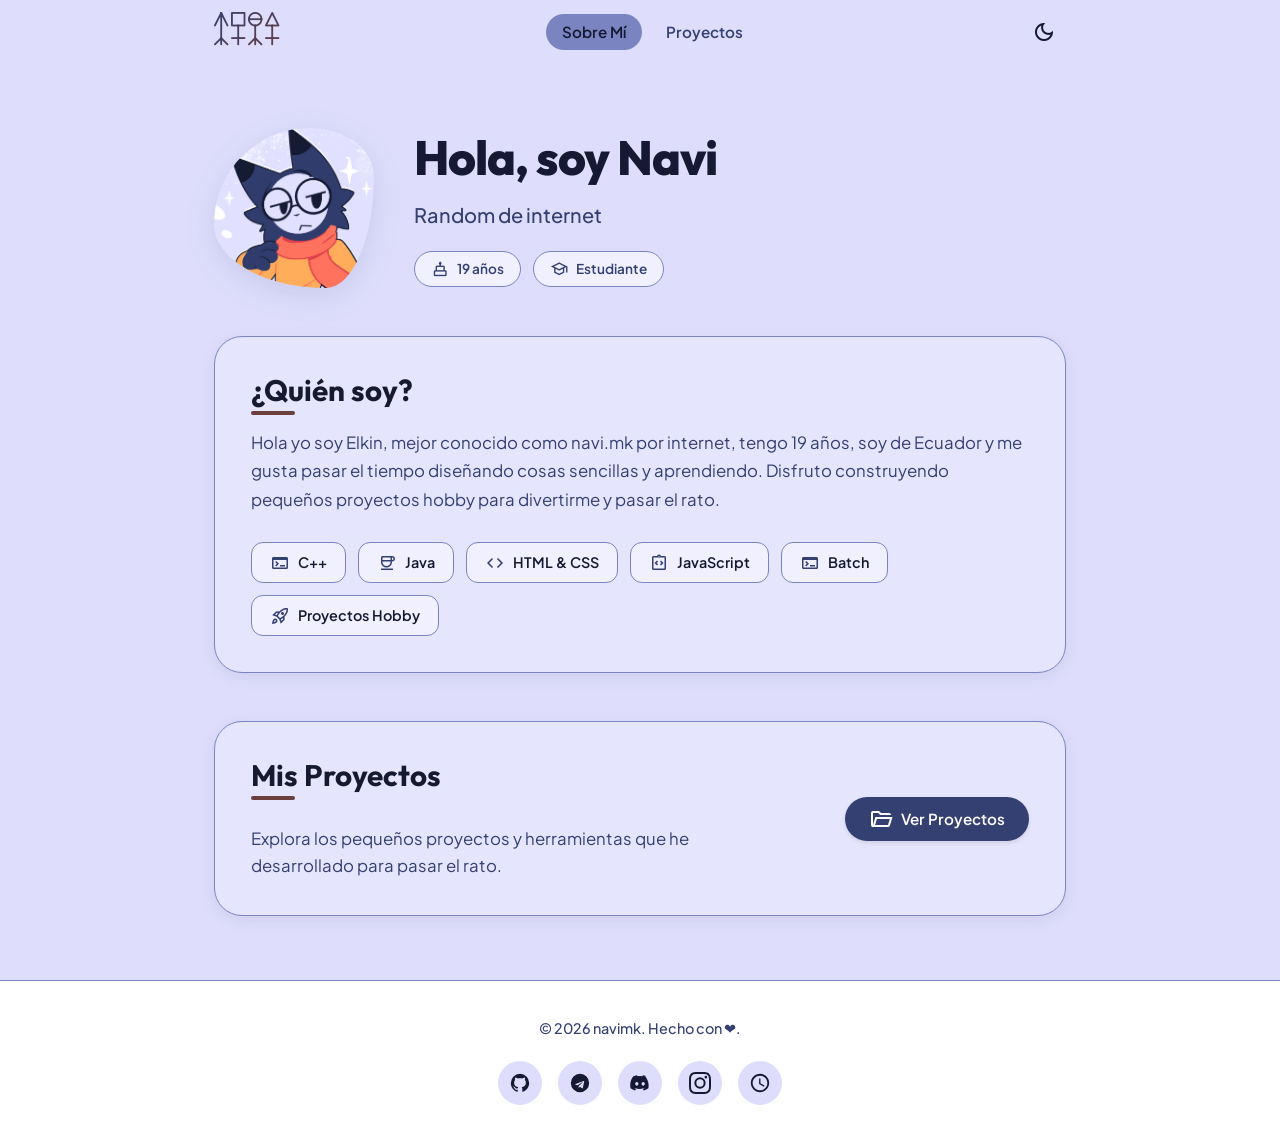
==== commit 272644bc: "ommmm" ====
--- a/index.html
+++ b/index.html
@@ -1,6 +1,5 @@
 <!DOCTYPE html>
 <html lang="es">
-
 <head>
     <meta charset="UTF-8">
     <meta name="viewport" content="width=device-width, initial-scale=1.0">
--- a/style.css
+++ b/style.css
@@ -1,4 +1,4 @@
-@import url('https://fonts.googleapis.com/css2?family=Outfit:wght@300;400;500;600;700;800&family=Plus+Jakarta+Sans:ital,wght@0,300;0,400;0,500;0,600;0,700;1,400&display=swap');
+@import url('https://fonts.googleapis.com/css2?family=Outfit:wght@700;800&family=Plus+Jakarta+Sans:wght@400;500;600;700&display=swap');
 
 @font-face {
     font-family: 'GenoThetaEx';
@@ -12,36 +12,24 @@
     --font-display: 'Outfit', system-ui, -apple-system, sans-serif;
     --font-body: 'Plus Jakarta Sans', system-ui, -apple-system, sans-serif;
 
+    /* Core Palette - Light */
     --md-sys-color-primary: #343f72;
     --md-sys-color-on-primary: #FFFFFF;
     --md-sys-color-primary-container: #7a84c1;
     --md-sys-color-on-primary-container: #151a32;
-
     --md-sys-color-secondary: #6b3f3e;
-    --md-sys-color-on-secondary: #FFFFFF;
-    --md-sys-color-secondary-container: #d6937e;
-    --md-sys-color-on-secondary-container: #6b3f3e;
-
     --md-sys-color-tertiary: #ff715d;
-    --md-sys-color-on-tertiary: #FFFFFF;
     --md-sys-color-tertiary-container: #ff9b25;
     --md-sys-color-on-tertiary-container: #151a32;
-
     --md-sys-color-background: #dedefc;
     --md-sys-color-on-background: #151a32;
-
-    --md-sys-color-surface: #f4f4ff;
     --md-sys-color-on-surface: #151a32;
-    --md-sys-color-surface-variant: #e2e2fa;
     --md-sys-color-on-surface-variant: #343f72;
-    --md-sys-color-outline: #343f72;
     --md-sys-color-outline-variant: #7a84c1;
-
     --md-sys-color-surface-container-lowest: #FFFFFF;
     --md-sys-color-surface-container-low: #f0f0ff;
     --md-sys-color-surface-container: #e5e5fd;
     --md-sys-color-surface-container-high: #dedefc;
-    --md-sys-color-surface-container-highest: #c5c5eb;
 
     --accent-glow: rgba(52, 63, 114, 0.12);
     --card-shadow: 0 4px 16px rgba(21, 26, 50, 0.08);
@@ -54,37 +42,24 @@
 }
 
 [data-theme="dark"] {
-
+    /* Core Palette - Dark */
     --md-sys-color-primary: #fdac46;
     --md-sys-color-on-primary: #151a32;
     --md-sys-color-primary-container: #343f72;
     --md-sys-color-on-primary-container: #dedefc;
-
     --md-sys-color-secondary: #7a84c1;
-    --md-sys-color-on-secondary: #151a32;
-    --md-sys-color-secondary-container: #242c52;
-    --md-sys-color-on-secondary-container: #dedefc;
-
     --md-sys-color-tertiary: #ff715d;
-    --md-sys-color-on-tertiary: #151a32;
     --md-sys-color-tertiary-container: #6b3f3e;
     --md-sys-color-on-tertiary-container: #ff715d;
-
     --md-sys-color-background: #151a32;
     --md-sys-color-on-background: #dedefc;
-
-    --md-sys-color-surface: #1b213e;
     --md-sys-color-on-surface: #dedefc;
-    --md-sys-color-surface-variant: #343f72;
     --md-sys-color-on-surface-variant: #7a84c1;
-    --md-sys-color-outline: #7a84c1;
     --md-sys-color-outline-variant: #343f72;
-
     --md-sys-color-surface-container-lowest: #0e1122;
     --md-sys-color-surface-container-low: #12162a;
     --md-sys-color-surface-container: #1b213e;
     --md-sys-color-surface-container-high: #242c52;
-    --md-sys-color-surface-container-highest: #2d3766;
 
     --accent-glow: rgba(253, 172, 70, 0.15);
     --card-shadow: 0 4px 20px rgba(0, 0, 0, 0.4);
@@ -113,14 +88,59 @@
     transition: background-color var(--transition-medium), color var(--transition-medium);
 }
 
-h1,
-h2,
-h3,
-h4 {
+h1, h2, h3, h4 {
     font-family: var(--font-display);
     font-weight: 700;
     color: var(--md-sys-color-on-background);
     line-height: 1.2;
+}
+
+/* Common Transition for Interactive Elements */
+.nav-link,
+.icon-button,
+.btn-primary,
+.btn-text,
+.chip,
+.profile-blob {
+    transition: background-color var(--transition-fast), 
+                color var(--transition-fast), 
+                border-color var(--transition-fast), 
+                transform var(--transition-fast), 
+                box-shadow var(--transition-fast);
+}
+
+/* Unified Tactile Active State Scale */
+.nav-link:active,
+.icon-button:active,
+.btn-primary:active,
+.chip:active,
+.profile-blob:active {
+    transform: scale(0.95);
+}
+
+/* Shared Card Styles */
+.about-card,
+.project-card,
+.countdown-card,
+.projects-cta-card {
+    border-radius: 28px;
+    border: 1px solid var(--md-sys-color-outline-variant);
+    transition: transform var(--transition-medium), 
+                box-shadow var(--transition-medium), 
+                border-color var(--transition-medium), 
+                background-color var(--transition-medium);
+}
+
+.about-card,
+.countdown-card,
+.projects-cta-card {
+    background-color: var(--md-sys-color-surface-container);
+    box-shadow: var(--card-shadow);
+
+    &:hover {
+        transform: translateY(-4px);
+        box-shadow: var(--card-shadow-hover);
+    }
 }
 
 /* Header / Top App Bar */
@@ -128,38 +148,47 @@
     position: sticky;
     top: 0;
     z-index: 100;
-    background-color: rgba(var(--md-sys-color-background), 0.8);
+    background-color: color-mix(in srgb, var(--md-sys-color-background) 80%, transparent);
     backdrop-filter: blur(12px);
     -webkit-backdrop-filter: blur(12px);
     transition: background-color var(--transition-medium);
-}
-
-.top-app-bar__container {
-    max-width: 900px;
-    height: 64px;
-    margin: 0 auto;
-    padding: 0 24px;
-    display: flex;
-    justify-content: space-between;
-    align-items: center;
-}
-
-.top-app-bar__title {
-    font-family: 'GenoThetaEx', var(--font-display);
-    font-size: 2.5rem;
-    font-weight: normal;
-    letter-spacing: normal;
-    background: linear-gradient(135deg, var(--md-sys-color-primary), var(--md-sys-color-secondary));
-    -webkit-background-clip: text;
-    -webkit-text-fill-color: transparent;
-}
-
-.top-app-bar__nav {
-    display: flex;
-    gap: 8px;
-    align-items: center;
-}
-
+
+    .top-app-bar__container {
+        max-width: 900px;
+        height: 64px;
+        margin: 0 auto;
+        padding: 0 24px;
+        display: flex;
+        justify-content: space-between;
+        align-items: center;
+
+        @media (max-width: 480px) {
+            padding: 0 12px;
+        }
+    }
+
+    .top-app-bar__title {
+        font-family: 'GenoThetaEx', var(--font-display);
+        font-size: 2.5rem;
+        font-weight: normal;
+        letter-spacing: normal;
+        background: linear-gradient(135deg, var(--md-sys-color-primary), var(--md-sys-color-secondary));
+        -webkit-background-clip: text;
+        -webkit-text-fill-color: transparent;
+
+        @media (max-width: 480px) {
+            font-size: 1.15rem;
+        }
+    }
+
+    .top-app-bar__nav {
+        display: flex;
+        gap: 8px;
+        align-items: center;
+    }
+}
+
+/* Nav Link */
 .nav-link {
     font-family: var(--font-body);
     font-size: 0.95rem;
@@ -168,38 +197,22 @@
     text-decoration: none;
     padding: 6px 16px;
     border-radius: 100px;
-    transition: background-color var(--transition-fast), color var(--transition-fast), transform var(--transition-fast);
-}
-
-.nav-link:hover {
-    background-color: var(--md-sys-color-surface-container-high);
-    color: var(--md-sys-color-on-surface);
-}
-
-.nav-link.active {
-    background-color: var(--md-sys-color-primary-container);
-    color: var(--md-sys-color-on-primary-container);
-}
-
-.nav-link:active {
-    transform: scale(0.95);
-}
-
-@media (max-width: 480px) {
-    .top-app-bar__container {
-        padding: 0 12px;
-    }
-
-    .nav-link {
+
+    &:hover {
+        background-color: var(--md-sys-color-surface-container-high);
+        color: var(--md-sys-color-on-surface);
+    }
+
+    &.active {
+        background-color: var(--md-sys-color-primary-container);
+        color: var(--md-sys-color-on-primary-container);
+    }
+
+    @media (max-width: 480px) {
         padding: 6px 10px;
         font-size: 0.85rem;
     }
-
-    .top-app-bar__title {
-        font-size: 1.15rem;
-    }
-}
-
+}
 
 /* Icon Button */
 .icon-button {
@@ -213,33 +226,27 @@
     justify-content: center;
     align-items: center;
     cursor: pointer;
-    transition: background-color var(--transition-fast), color var(--transition-fast), transform var(--transition-fast);
-}
-
-.icon-button:hover {
-    background-color: var(--md-sys-color-primary-container);
-    color: var(--md-sys-color-on-primary-container);
-    transform: scale(1.08);
-}
-
-.icon-button:active {
-    transform: scale(0.95);
-}
-
-.icon-button svg {
-    width: 22px;
-    height: 22px;
-    fill: currentColor;
-    display: block;
-    transition: transform var(--transition-fast);
-}
-
-.icon-button:hover svg {
-    transform: scale(1.05);
-}
-
-
-/* Main Content */
+
+    &:hover {
+        background-color: var(--md-sys-color-primary-container);
+        color: var(--md-sys-color-on-primary-container);
+        transform: scale(1.08);
+
+        svg {
+            transform: scale(1.05);
+        }
+    }
+
+    svg {
+        width: 22px;
+        height: 22px;
+        fill: currentColor;
+        display: block;
+        transition: transform var(--transition-fast);
+    }
+}
+
+/* Main Content Layout */
 .main-content {
     max-width: 900px;
     width: 100%;
@@ -257,10 +264,8 @@
     gap: 40px;
     align-items: center;
     margin-top: 16px;
-}
-
-@media (max-width: 768px) {
-    .hero-section {
+
+    @media (max-width: 768px) {
         flex-direction: column;
         text-align: center;
         gap: 28px;
@@ -274,11 +279,11 @@
     align-items: center;
 }
 
-/* Organic animated shape typical of M3 Expressive */
+/* Profile Blob (M3 Expressive Shape) */
 .profile-blob {
     width: 160px;
     height: 160px;
-    background: var(--md-sys-color-primary-container) url('assets/eros-1.png') center/cover no-repeat;
+    background: var(--md-sys-color-primary-container) url('assets/eros1.png') center/cover no-repeat;
     display: flex;
     justify-content: center;
     align-items: center;
@@ -286,40 +291,30 @@
     animation: blob-morph 8s ease-in-out infinite;
     box-shadow: 0 8px 32px var(--accent-glow);
     position: relative;
-    transition: background-image var(--transition-medium), background-color var(--transition-medium), transform var(--transition-fast), box-shadow var(--transition-fast);
     cursor: pointer;
     outline: none;
-}
-
-.profile-blob:hover {
-    transform: scale(1.04);
-    box-shadow: 0 12px 36px var(--accent-glow);
-}
-
-.profile-blob:focus-visible {
-    outline: 3px solid var(--md-sys-color-primary);
-    outline-offset: 4px;
-}
-
-.profile-blob:active {
-    transform: scale(0.98);
-}
-
-[data-theme="dark"] .profile-blob {
-    background-image: url('assets/eros-2.png');
+
+    &:hover {
+        transform: scale(1.04);
+        box-shadow: 0 12px 36px var(--accent-glow);
+    }
+
+    &:focus-visible {
+        outline: 3px solid var(--md-sys-color-primary);
+        outline-offset: 4px;
+    }
+
+    [data-theme="dark"] & {
+        background-image: url('assets/eros2.png');
+    }
 }
 
 @keyframes blob-morph {
-    0% {
+    0%, 100% {
         border-radius: 60% 40% 30% 70% / 60% 30% 70% 40%;
     }
-
     50% {
         border-radius: 40% 60% 70% 30% / 50% 60% 40% 70%;
-    }
-
-    100% {
-        border-radius: 60% 40% 30% 70% / 60% 30% 70% 40%;
     }
 }
 
@@ -333,10 +328,8 @@
     font-size: 3rem;
     font-weight: 800;
     letter-spacing: -1px;
-}
-
-@media (max-width: 480px) {
-    .display-name {
+
+    @media (max-width: 480px) {
         font-size: 2.25rem;
     }
 }
@@ -353,10 +346,8 @@
     gap: 12px;
     flex-wrap: wrap;
     margin-top: 8px;
-}
-
-@media (max-width: 768px) {
-    .info-badges {
+
+    @media (max-width: 768px) {
         justify-content: center;
     }
 }
@@ -372,26 +363,21 @@
     font-size: 0.85rem;
     font-weight: 600;
     color: var(--md-sys-color-on-surface-variant);
-}
-
-.info-badge .material-symbols-outlined {
-    font-size: 1.15rem;
-    color: var(--md-sys-color-primary);
-}
-
-/* About Card */
+
+    .material-symbols-outlined {
+        font-size: 1.15rem;
+        color: var(--md-sys-color-primary);
+    }
+}
+
+/* About Card & Skills Chips */
 .about-card {
-    background-color: var(--md-sys-color-surface-container);
-    border-radius: 28px;
     padding: 36px;
-    box-shadow: var(--card-shadow);
-    border: 1px solid rgba(110, 68, 255, 0.05);
-    transition: transform var(--transition-medium), box-shadow var(--transition-medium), background-color var(--transition-medium);
-}
-
-.about-card:hover {
-    transform: translateY(-4px);
-    box-shadow: var(--card-shadow-hover);
+}
+.about-card img {
+    max-width: 100%;
+    height: auto;
+    display: block; 
 }
 
 .section-title {
@@ -400,17 +386,17 @@
     margin-bottom: 20px;
     position: relative;
     display: inline-block;
-}
-
-.section-title::after {
-    content: '';
-    position: absolute;
-    bottom: -6px;
-    left: 0;
-    width: 44px;
-    height: 4px;
-    background-color: var(--md-sys-color-secondary);
-    border-radius: 2px;
+
+    &::after {
+        content: '';
+        position: absolute;
+        bottom: -6px;
+        left: 0;
+        width: 44px;
+        height: 4px;
+        background-color: var(--md-sys-color-secondary);
+        border-radius: 2px;
+    }
 }
 
 .about-text {
@@ -434,32 +420,30 @@
     background-color: var(--md-sys-color-surface-container-low);
     border: 1px solid var(--md-sys-color-outline-variant);
     border-radius: 12px;
-    /* M3 chip style */
     font-size: 0.9rem;
     font-weight: 600;
     color: var(--md-sys-color-on-surface);
-    transition: background-color var(--transition-fast), border-color var(--transition-fast), transform var(--transition-fast);
     cursor: default;
-}
-
-.chip:hover {
-    background-color: var(--md-sys-color-primary-container);
-    border-color: var(--md-sys-color-primary);
-    color: var(--md-sys-color-on-primary-container);
-    transform: translateY(-2px);
-}
-
-.chip-icon {
-    font-size: 1.25rem;
-    color: var(--md-sys-color-primary);
-    transition: color var(--transition-fast);
-}
-
-.chip:hover .chip-icon {
-    color: var(--md-sys-color-on-primary-container);
-}
-
-/* Projects Section */
+
+    &:hover {
+        background-color: var(--md-sys-color-primary-container);
+        border-color: var(--md-sys-color-primary);
+        color: var(--md-sys-color-on-primary-container);
+        transform: translateY(-2px);
+
+        .chip-icon {
+            color: var(--md-sys-color-on-primary-container);
+        }
+    }
+
+    .chip-icon {
+        font-size: 1.25rem;
+        color: var(--md-sys-color-primary);
+        transition: color var(--transition-fast);
+    }
+}
+
+/* Projects Layout & Cards */
 .projects-section {
     display: flex;
     flex-direction: column;
@@ -474,62 +458,59 @@
 
 .project-card {
     background-color: var(--md-sys-color-surface-container-lowest);
-    border: 1px solid var(--md-sys-color-outline-variant);
-    border-radius: 28px;
-    /* M3 Extra Large shape */
     padding: 28px;
     display: flex;
     flex-direction: column;
     gap: 16px;
-    transition: transform var(--transition-medium), box-shadow var(--transition-medium), border-color var(--transition-medium), background-color var(--transition-medium);
-}
-
-.project-card:hover {
-    transform: translateY(-6px) scale(1.02);
-    box-shadow: var(--card-shadow-hover);
-    border-color: var(--md-sys-color-primary);
-}
-
-.project-card-header {
-    display: flex;
-    align-items: center;
-    gap: 16px;
-}
-
-.project-icon-box {
-    width: 48px;
-    height: 48px;
-    background-color: var(--md-sys-color-tertiary-container);
-    color: var(--md-sys-color-on-tertiary-container);
-    display: flex;
-    justify-content: center;
-    align-items: center;
-    border-radius: 16px;
-    transition: transform var(--transition-medium);
-}
-
-.project-card:hover .project-icon-box {
-    transform: scale(1.1) rotate(6deg);
-}
-
-.project-card-header h3 {
-    font-size: 1.3rem;
-    font-weight: 600;
-}
-
-.project-desc {
-    font-size: 0.95rem;
-    color: var(--md-sys-color-on-surface-variant);
-    flex-grow: 1;
-    line-height: 1.6;
-}
-
-.project-card-footer {
-    display: flex;
-    justify-content: flex-end;
-    margin-top: 8px;
-}
-
+
+    &:hover {
+        transform: translateY(-6px) scale(1.02);
+        box-shadow: var(--card-shadow-hover);
+        border-color: var(--md-sys-color-primary);
+
+        .project-icon-box {
+            transform: scale(1.1) rotate(6deg);
+        }
+    }
+
+    .project-card-header {
+        display: flex;
+        align-items: center;
+        gap: 16px;
+
+        h3 {
+            font-size: 1.3rem;
+            font-weight: 600;
+        }
+    }
+
+    .project-icon-box {
+        width: 48px;
+        height: 48px;
+        background-color: var(--md-sys-color-tertiary-container);
+        color: var(--md-sys-color-on-tertiary-container);
+        display: flex;
+        justify-content: center;
+        align-items: center;
+        border-radius: 16px;
+        transition: transform var(--transition-medium);
+    }
+
+    .project-desc {
+        font-size: 0.95rem;
+        color: var(--md-sys-color-on-surface-variant);
+        flex-grow: 1;
+        line-height: 1.6;
+    }
+
+    .project-card-footer {
+        display: flex;
+        justify-content: flex-end;
+        margin-top: 8px;
+    }
+}
+
+/* Text Buttons and CTA Card */
 .btn-text {
     display: inline-flex;
     align-items: center;
@@ -538,47 +519,48 @@
     font-weight: 700;
     text-decoration: none;
     font-size: 0.95rem;
-    transition: color var(--transition-fast);
-}
-
-.btn-text .material-symbols-outlined {
-    font-size: 1.2rem;
-    transition: transform var(--transition-fast);
-}
-
-.btn-text:hover {
-    color: var(--md-sys-color-secondary);
-}
-
-.btn-text:hover .material-symbols-outlined {
-    transform: translateX(4px);
-}
-
-/* Footer */
-.footer {
-    border-top: 1px solid var(--md-sys-color-outline-variant);
-    padding: 36px 24px;
-    display: flex;
-    flex-direction: column;
-    align-items: center;
-    gap: 20px;
-    margin-top: auto;
-    background-color: var(--md-sys-color-surface-container-lowest);
-    transition: background-color var(--transition-medium), border-color var(--transition-medium);
-}
-
-.footer p {
-    font-size: 0.9rem;
-    color: var(--md-sys-color-on-surface-variant);
-    font-weight: 500;
-}
-
-.social-links {
-    display: flex;
-    gap: 16px;
-}
-
-/* Button Primary (Material 3 style) */
+
+    &:hover {
+        color: var(--md-sys-color-secondary);
+
+        .material-symbols-outlined {
+            transform: translateX(4px);
+        }
+    }
+
+    .material-symbols-outlined {
+        font-size: 1.2rem;
+        transition: transform var(--transition-fast);
+    }
+}
+
+.projects-cta-card {
+    padding: 36px;
+    display: flex;
+    justify-content: space-between;
+    align-items: center;
+    gap: 24px;
+
+    @media (max-width: 768px) {
+        flex-direction: column;
+        align-items: flex-start;
+        gap: 28px;
+    }
+
+    .cta-content {
+        display: flex;
+        flex-direction: column;
+        gap: 12px;
+    }
+
+    .cta-text {
+        font-size: 1.05rem;
+        color: var(--md-sys-color-on-surface-variant);
+        max-width: 500px;
+    }
+}
+
+/* Button Primary (Material 3 Style) */
 .btn-primary {
     display: inline-flex;
     align-items: center;
@@ -589,27 +571,21 @@
     color: var(--md-sys-color-on-primary);
     border: none;
     border-radius: 100px;
-    /* Fully rounded pill shape for M3 buttons */
     font-family: var(--font-body);
     font-size: 0.95rem;
     font-weight: 600;
     text-decoration: none;
     cursor: pointer;
     box-shadow: 0 2px 4px rgba(0, 0, 0, 0.1);
-    transition: background-color var(--transition-fast), box-shadow var(--transition-fast), transform var(--transition-fast);
-}
-
-.btn-primary:hover {
-    background-color: var(--md-sys-color-secondary);
-    box-shadow: 0 4px 8px rgba(0, 0, 0, 0.15);
-    transform: translateY(-1px);
-}
-
-.btn-primary:active {
-    transform: translateY(1px);
-}
-
-/* Modal / Floating Window */
+
+    &:hover {
+        background-color: var(--md-sys-color-secondary);
+        box-shadow: 0 4px 8px rgba(0, 0, 0, 0.15);
+        transform: translateY(-1px);
+    }
+}
+
+/* Modals */
 .modal-overlay {
     position: fixed;
     top: 0;
@@ -617,7 +593,6 @@
     width: 100%;
     height: 100%;
     background-color: rgba(9, 41, 66, 0.5);
-    /* Semi-transparent backdrop */
     backdrop-filter: blur(8px);
     -webkit-backdrop-filter: blur(8px);
     display: flex;
@@ -627,80 +602,76 @@
     opacity: 0;
     pointer-events: none;
     transition: opacity var(--transition-medium);
-}
-
-.modal-overlay.is-open {
-    opacity: 1;
-    pointer-events: auto;
-}
-
-.modal-container {
-    background-color: var(--md-sys-color-surface-container);
-    border: 1px solid var(--md-sys-color-outline-variant);
-    border-radius: 28px;
-    /* M3 extra-large rounded corners */
-    width: 90%;
-    max-width: 500px;
-    max-height: 90vh;
-    box-shadow: var(--card-shadow-hover);
-    display: flex;
-    flex-direction: column;
-    overflow: hidden;
-    transform: scale(0.9);
-    transition: transform var(--transition-medium);
-}
-
-.modal-overlay.is-open .modal-container {
-    transform: scale(1);
-}
-
-.modal-header {
-    padding: 20px 24px;
-    display: flex;
-    justify-content: space-between;
-    align-items: center;
-    border-bottom: 1px solid var(--md-sys-color-outline-variant);
-}
-
-.modal-title-text {
-    font-size: 1.5rem;
-    font-weight: 700;
-}
-
-.modal-body {
-    padding: 24px;
-    overflow-y: auto;
-    display: flex;
-    flex-direction: column;
-    gap: 16px;
-}
-
-.modal-image {
-    width: 100%;
-    height: auto;
-    border-radius: 16px;
-    border: 1px solid var(--md-sys-color-outline-variant);
-    display: block;
-}
-
-.modal-desc {
-    font-size: 0.95rem;
-    color: var(--md-sys-color-on-surface-variant);
-    line-height: 1.6;
-}
-
-.modal-footer {
-    padding: 20px 24px;
-    display: flex;
-    justify-content: flex-end;
-    border-top: 1px solid var(--md-sys-color-outline-variant);
-    background-color: var(--md-sys-color-surface-container-low);
-}
-
-/* ==========================================================================
-   Countdown Styles (2085.html)
-   ========================================================================== */
-
+
+    &.is-open {
+        opacity: 1;
+        pointer-events: auto;
+
+        .modal-container {
+            transform: scale(1);
+        }
+    }
+
+    .modal-container {
+        background-color: var(--md-sys-color-surface-container);
+        border: 1px solid var(--md-sys-color-outline-variant);
+        border-radius: 28px;
+        width: 90%;
+        max-width: 500px;
+        max-height: 90vh;
+        box-shadow: var(--card-shadow-hover);
+        display: flex;
+        flex-direction: column;
+        overflow: hidden;
+        transform: scale(0.9);
+        transition: transform var(--transition-medium);
+
+        .modal-header {
+            padding: 20px 24px;
+            display: flex;
+            justify-content: space-between;
+            align-items: center;
+            border-bottom: 1px solid var(--md-sys-color-outline-variant);
+
+            .modal-title-text {
+                font-size: 1.5rem;
+                font-weight: 700;
+            }
+        }
+
+        .modal-body {
+            padding: 24px;
+            overflow-y: auto;
+            display: flex;
+            flex-direction: column;
+            gap: 16px;
+
+            .modal-image {
+                width: 100%;
+                height: auto;
+                border-radius: 16px;
+                border: 1px solid var(--md-sys-color-outline-variant);
+                display: block;
+            }
+
+            .modal-desc {
+                font-size: 0.95rem;
+                color: var(--md-sys-color-on-surface-variant);
+                line-height: 1.6;
+            }
+        }
+
+        .modal-footer {
+            padding: 20px 24px;
+            display: flex;
+            justify-content: flex-end;
+            border-top: 1px solid var(--md-sys-color-outline-variant);
+            background-color: var(--md-sys-color-surface-container-low);
+        }
+    }
+}
+
+/* Countdown Styles (2085.html) */
 .countdown-section {
     display: flex;
     justify-content: center;
@@ -710,46 +681,34 @@
 }
 
 .countdown-card {
-    background-color: var(--md-sys-color-surface-container);
-    border-radius: 28px;
     padding: 48px 36px;
-    box-shadow: var(--card-shadow);
-    border: 1px solid var(--md-sys-color-outline-variant);
-    transition: transform var(--transition-medium), box-shadow var(--transition-medium), background-color var(--transition-medium);
     text-align: center;
     width: 100%;
     max-width: 600px;
     margin: 0 auto;
-}
-
-.countdown-card:hover {
-    transform: translateY(-4px);
-    box-shadow: var(--card-shadow-hover);
-}
-
-.countdown-title {
-    font-size: 2.25rem;
-    font-weight: 800;
-    margin-bottom: 8px;
-    background: linear-gradient(135deg, var(--md-sys-color-primary), var(--md-sys-color-secondary));
-    -webkit-background-clip: text;
-    -webkit-text-fill-color: transparent;
-}
-
-.countdown-subtitle {
-    font-size: 1.1rem;
-    color: var(--md-sys-color-on-surface-variant);
-    margin-bottom: 36px;
+
+    .countdown-title {
+        font-size: 2.25rem;
+        font-weight: 800;
+        margin-bottom: 8px;
+        background: linear-gradient(135deg, var(--md-sys-color-primary), var(--md-sys-color-secondary));
+        -webkit-background-clip: text;
+        -webkit-text-fill-color: transparent;
+    }
+
+    .countdown-subtitle {
+        font-size: 1.1rem;
+        color: var(--md-sys-color-on-surface-variant);
+        margin-bottom: 36px;
+    }
 }
 
 .countdown-grid {
     display: grid;
     grid-template-columns: repeat(4, 1fr);
     gap: 16px;
-}
-
-@media (max-width: 550px) {
-    .countdown-grid {
+
+    @media (max-width: 550px) {
         grid-template-columns: repeat(2, 1fr);
         gap: 12px;
     }
@@ -762,40 +721,37 @@
     border-radius: 20px;
     text-align: center;
     transition: transform var(--transition-fast), background-color var(--transition-fast);
-}
-
-.bloque-tiempo:hover {
-    background-color: var(--md-sys-color-primary-container);
-    transform: scale(1.05);
-}
-
-.numero {
-    display: block;
-    font-family: var(--font-display);
-    font-size: 3rem;
-    font-weight: 800;
-    color: var(--md-sys-color-primary);
-    line-height: 1.1;
-    margin-bottom: 4px;
-    transition: color var(--transition-fast);
-}
-
-.bloque-tiempo:hover .numero {
-    color: var(--md-sys-color-on-primary-container);
-}
-
-.etiqueta {
-    font-family: var(--font-body);
-    font-size: 0.85rem;
-    font-weight: 600;
-    text-transform: uppercase;
-    letter-spacing: 1px;
-    color: var(--md-sys-color-on-surface-variant);
-    transition: color var(--transition-fast);
-}
-
-.bloque-tiempo:hover .etiqueta {
-    color: var(--md-sys-color-on-primary-container);
+
+    &:hover {
+        background-color: var(--md-sys-color-primary-container);
+        transform: scale(1.05);
+
+        .numero,
+        .etiqueta {
+            color: var(--md-sys-color-on-primary-container);
+        }
+    }
+
+    .numero {
+        display: block;
+        font-family: var(--font-display);
+        font-size: 3rem;
+        font-weight: 800;
+        color: var(--md-sys-color-primary);
+        line-height: 1.1;
+        margin-bottom: 4px;
+        transition: color var(--transition-fast);
+    }
+
+    .etiqueta {
+        font-family: var(--font-body);
+        font-size: 0.85rem;
+        font-weight: 600;
+        text-transform: uppercase;
+        letter-spacing: 1px;
+        color: var(--md-sys-color-on-surface-variant);
+        transition: color var(--transition-fast);
+    }
 }
 
 .final-message {
@@ -805,44 +761,58 @@
     margin-top: 24px;
 }
 
-/* ==========================================================================
-   Projects CTA Card
-   ========================================================================== */
-.projects-cta-card {
-    background-color: var(--md-sys-color-surface-container);
-    border: 1px solid var(--md-sys-color-outline-variant);
-    border-radius: 28px;
-    padding: 36px;
-    box-shadow: var(--card-shadow);
-    display: flex;
-    justify-content: space-between;
-    align-items: center;
-    gap: 24px;
-    transition: transform var(--transition-medium), box-shadow var(--transition-medium), border-color var(--transition-medium), background-color var(--transition-medium);
-}
-
-.projects-cta-card:hover {
-    transform: translateY(-4px);
-    box-shadow: var(--card-shadow-hover);
-    border-color: var(--md-sys-color-primary);
-}
-
-.cta-content {
+/* Footer & Social Links */
+.footer {
+    border-top: 1px solid var(--md-sys-color-outline-variant);
+    padding: 36px 24px;
     display: flex;
     flex-direction: column;
-    gap: 12px;
-}
-
-.cta-text {
-    font-size: 1.05rem;
-    color: var(--md-sys-color-on-surface-variant);
-    max-width: 500px;
-}
-
-@media (max-width: 768px) {
-    .projects-cta-card {
-        flex-direction: column;
-        text-align: center;
-        gap: 28px;
-    }
+    align-items: center;
+    gap: 20px;
+    margin-top: auto;
+    background-color: var(--md-sys-color-surface-container-lowest);
+    transition: background-color var(--transition-medium), border-color var(--transition-medium);
+
+    p {
+        font-size: 0.9rem;
+        color: var(--md-sys-color-on-surface-variant);
+        font-weight: 500;
+    }
+
+    .social-links {
+        display: flex;
+        gap: 16px;
+    }
+}
+
+    .egg {
+      display: none; /* Oculto por defecto */
+      position: fixed;
+      top: 0;
+      left: 0;
+      width: 100vw;  
+      height: 100vh; 
+      background-color: rgba(0, 0, 0, 0.2); 
+      z-index: 1000;
+      overflow: hidden; 
+    }
+
+    /* dvd */
+    #eros-dvd {
+      position: absolute;
+      width: 80px;
+      height: 70px;
+      user-select: none;
+    }
+
+.hello, .test{
+    font-family: 'GenoThetaEx', var(--font-display);
+    font-size: 5rem;
+    display: flex;
+    flex-direction: column;
+    align-items: center;
+}
+.minieros{
+    width: 120px;
+  height: auto;
 }
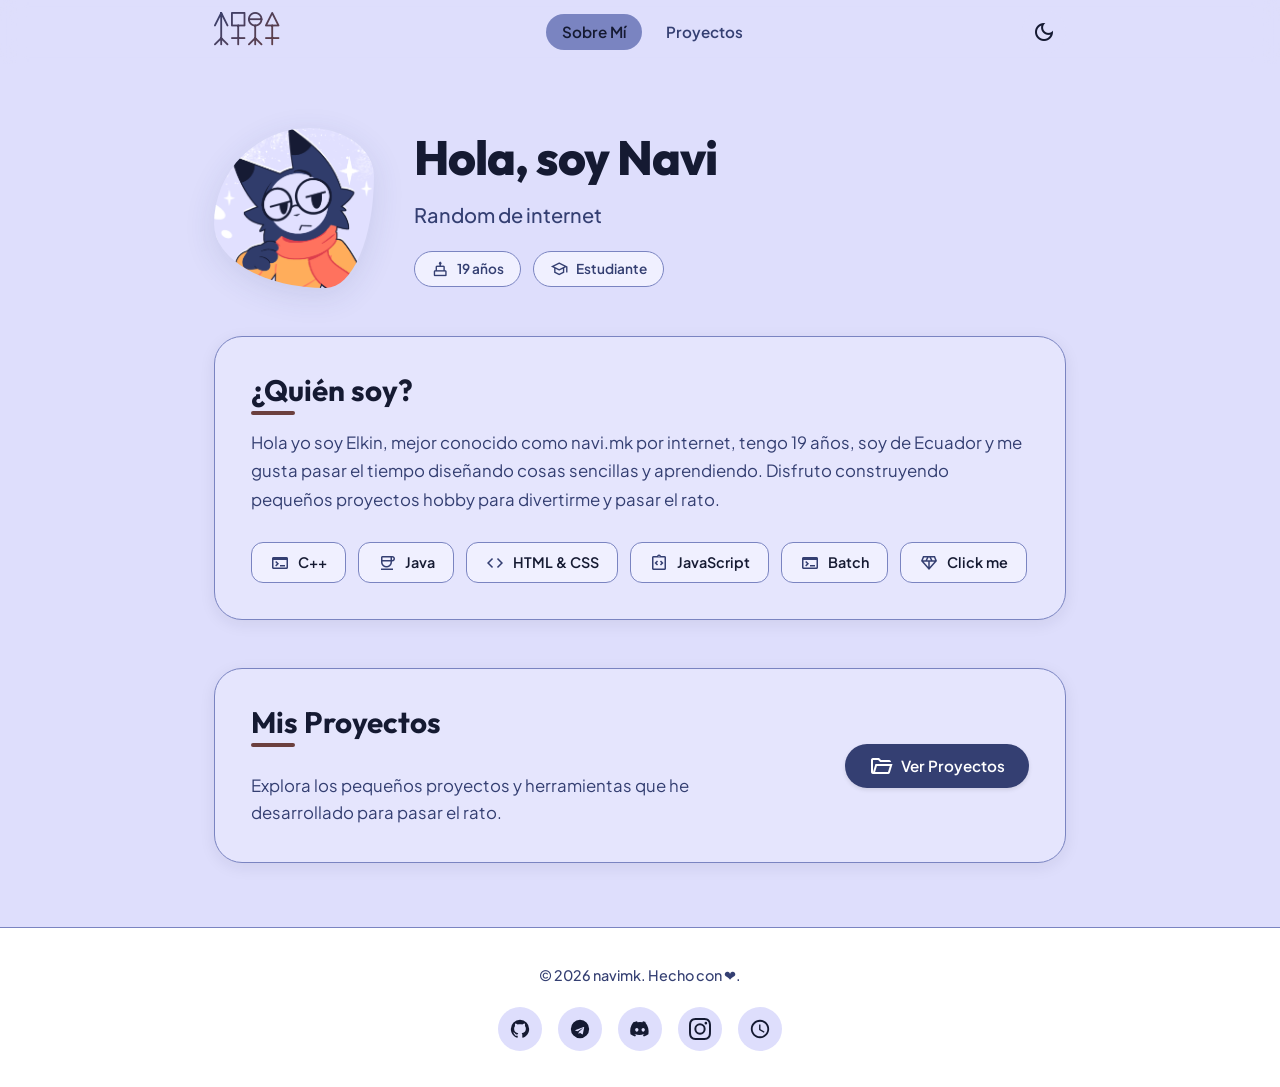
==== commit b116d222: "egg" ====
--- a/index.html
+++ b/index.html
@@ -87,9 +87,9 @@
                     <span class="material-symbols-outlined chip-icon">terminal</span>
                     <span>Batch</span>
                 </span>
-                <span class="chip">
-                    <span class="material-symbols-outlined chip-icon">rocket_launch</span>
-                    <span>Proyectos Hobby</span>
+                <span class="chip" onclick="erosegg()">
+                    <span class="material-symbols-outlined chip-icon">diamond</span>
+                    <span>Click me</span>
                 </span>
             </div>
         </section>
@@ -173,8 +173,13 @@
             </div>
         </div>
     </div>
-
+    <!-- egg -->
+    <div id="ventana-emergente" class="egg">
+    <a class="btn-primary bleh" onclick="byeros()"><span>X</span></a>
+    <div id="eros-dvd"><img class="minieros" src="assets/tinyeros.PNG"></div>
+    </div>
     <!-- JS Script -->
+    <script src="egg.js"></script>
     <script src="script.js"></script>
 </body>
 
--- a/style.css
+++ b/style.css
@@ -815,4 +815,13 @@
 .minieros{
     width: 120px;
   height: auto;
+}
+
+.bleh{
+    position: fixed;
+    top: 20px;    
+    right: 20px; 
+    z-index: 1000; 
+    padding: 10px 20px;
+    cursor: pointer;
 }
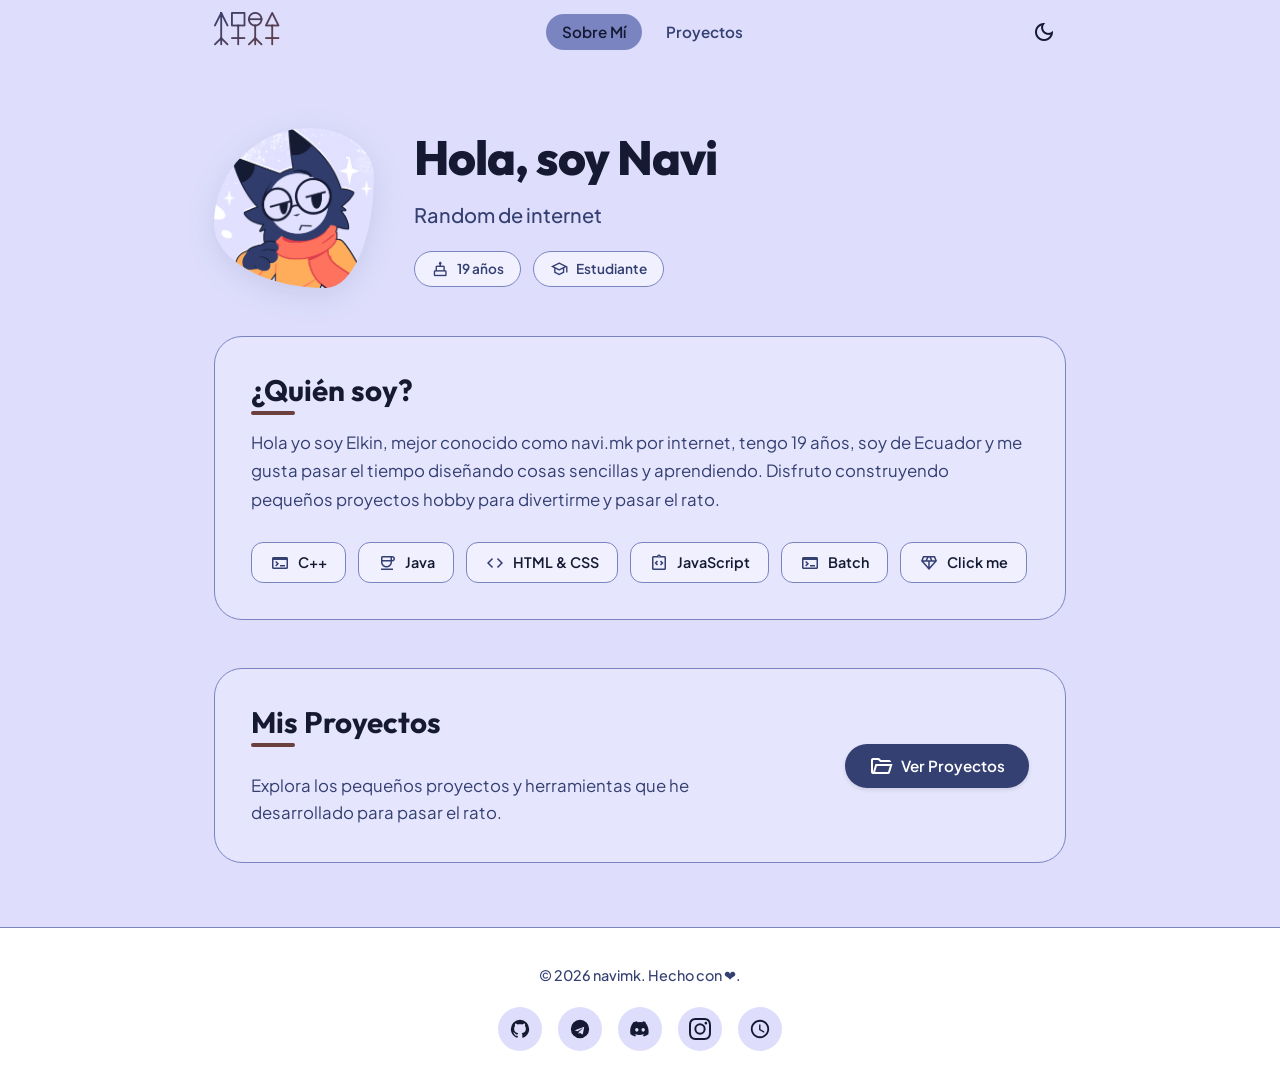
==== commit 0f923ab2: "Cambios 10/7/26" ====
--- a/index.html
+++ b/index.html
@@ -175,7 +175,7 @@
     </div>
     <!-- egg -->
     <div id="ventana-emergente" class="egg">
-    <a class="btn-primary bleh" onclick="byeros()"><span>X</span></a>
+    <a class="btn-primary btn-egg" onclick="byeros()"><span>X</span></a>
     <div id="eros-dvd"><img class="minieros" src="assets/tinyeros.PNG"></div>
     </div>
     <!-- JS Script -->
--- a/style.css
+++ b/style.css
@@ -1,5 +1,5 @@
 @import url('https://fonts.googleapis.com/css2?family=Outfit:wght@700;800&family=Plus+Jakarta+Sans:wght@400;500;600;700&display=swap');
-
+@import url('https://fonts.googleapis.com/css2?family=Noto+Color+Emoji&display=swap');
 @font-face {
     font-family: 'GenoThetaEx';
     src: url('assets/GENOTHETAEX.ttf') format('truetype');
@@ -7,10 +7,11 @@
     font-style: normal;
 }
 
+
 :root {
     /* Fonts */
     --font-display: 'Outfit', system-ui, -apple-system, sans-serif;
-    --font-body: 'Plus Jakarta Sans', system-ui, -apple-system, sans-serif;
+    --font-body: 'Plus Jakarta Sans', system-ui, -apple-system, sans-serif ;
 
     /* Core Palette - Light */
     --md-sys-color-primary: #343f72;
@@ -135,7 +136,6 @@
 .countdown-card,
 .projects-cta-card {
     background-color: var(--md-sys-color-surface-container);
-    box-shadow: var(--card-shadow);
 
     &:hover {
         transform: translateY(-4px);
@@ -173,6 +173,7 @@
         font-weight: normal;
         letter-spacing: normal;
         background: linear-gradient(135deg, var(--md-sys-color-primary), var(--md-sys-color-secondary));
+        background-clip: text;
         -webkit-background-clip: text;
         -webkit-text-fill-color: transparent;
 
@@ -424,17 +425,6 @@
     font-weight: 600;
     color: var(--md-sys-color-on-surface);
     cursor: default;
-
-    &:hover {
-        background-color: var(--md-sys-color-primary-container);
-        border-color: var(--md-sys-color-primary);
-        color: var(--md-sys-color-on-primary-container);
-        transform: translateY(-2px);
-
-        .chip-icon {
-            color: var(--md-sys-color-on-primary-container);
-        }
-    }
 
     .chip-icon {
         font-size: 1.25rem;
@@ -692,6 +682,7 @@
         font-weight: 800;
         margin-bottom: 8px;
         background: linear-gradient(135deg, var(--md-sys-color-primary), var(--md-sys-color-secondary));
+        background-clip: text;
         -webkit-background-clip: text;
         -webkit-text-fill-color: transparent;
     }
@@ -811,13 +802,14 @@
     display: flex;
     flex-direction: column;
     align-items: center;
+    font-weight: 200;
 }
 .minieros{
     width: 120px;
   height: auto;
 }
-
-.bleh{
+/*close button*/
+.btn-egg{
     position: fixed;
     top: 20px;    
     right: 20px; 
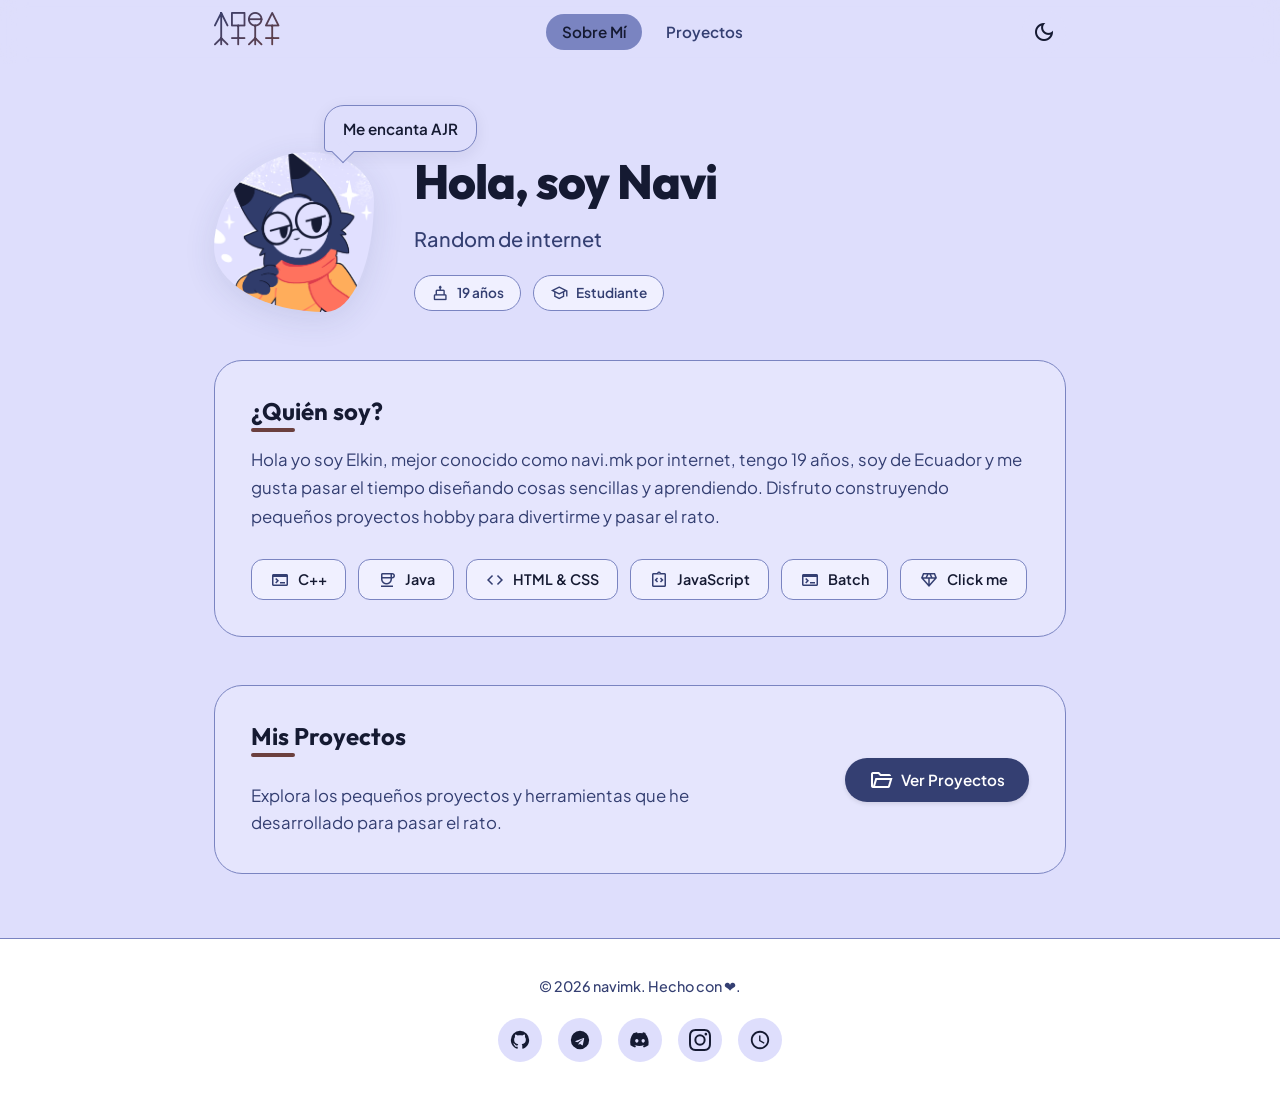
==== commit f000bfc5: "Cambios 11/7/26 Cambios en el main.html y muchos mas me dad weba escribir todo lo que hice" ====
--- a/index.html
+++ b/index.html
@@ -40,6 +40,10 @@
             <div class="profile-avatar-container">
                 <!-- Expressive blob shape as avatar background with theme-responsive profile picture -->
                 <div class="profile-blob" tabindex="0" role="button" aria-label="Ver créditos de la foto de perfil">
+                </div>
+                <!-- Globo de texto (Speech bubble) -->
+                <div class="speech-bubble">
+                    <p id="texto-dinamico-burbuja">Cargando...</p>
                 </div>
             </div>
             <div class="hero-info">
@@ -181,6 +185,7 @@
     <!-- JS Script -->
     <script src="egg.js"></script>
     <script src="script.js"></script>
+    <script src="frases.js"></script>
 </body>
 
 </html>
--- a/style.css
+++ b/style.css
@@ -1,5 +1,4 @@
 @import url('https://fonts.googleapis.com/css2?family=Outfit:wght@700;800&family=Plus+Jakarta+Sans:wght@400;500;600;700&display=swap');
-@import url('https://fonts.googleapis.com/css2?family=Noto+Color+Emoji&display=swap');
 @font-face {
     font-family: 'GenoThetaEx';
     src: url('assets/GENOTHETAEX.ttf') format('truetype');
@@ -264,14 +263,16 @@
     display: flex;
     gap: 40px;
     align-items: center;
-    margin-top: 16px;
+    margin-top: 40px;
 
     @media (max-width: 768px) {
+        margin-top: 72px;
         flex-direction: column;
         text-align: center;
         gap: 28px;
     }
 }
+
 
 .profile-avatar-container {
     position: relative;
@@ -382,7 +383,6 @@
 }
 
 .section-title {
-    font-size: 1.85rem;
     font-weight: 700;
     margin-bottom: 20px;
     position: relative;
@@ -801,7 +801,6 @@
     font-size: 5rem;
     display: flex;
     flex-direction: column;
-    align-items: center;
     font-weight: 200;
 }
 .minieros{
@@ -816,4 +815,79 @@
     z-index: 1000; 
     padding: 10px 20px;
     cursor: pointer;
+}
+
+/* Speech Bubble Styling */
+.speech-bubble {
+    position: absolute;
+    bottom: 160px;
+    left: 110px;
+    background-color: var(--md-sys-color-surface-container-high);
+    color: var(--md-sys-color-on-surface);
+    border: 1px solid var(--md-sys-color-outline-variant);
+    padding: 12px 18px;
+    border-radius: 20px 20px 20px 4px;
+     box-shadow: var(--card-shadow);
+    font-size: 0.95rem;
+    font-family: var(--font-body);
+    font-weight: 600;
+    max-width: 240px;
+    width: max-content;
+    min-width: 140px;
+    line-height: 1.4;
+    z-index: 10;
+    animation: bubble-float 3s ease-in-out infinite alternate;
+    transition: transform var(--transition-fast), background-color var(--transition-medium), border-color var(--transition-medium);
+
+    @media (max-width: 768px) {
+        bottom: 175px;
+        left: 50%;
+        right: auto;
+        transform: translateX(-50%);
+        border-radius: 20px 20px 20px 20px;
+        animation: bubble-float-mobile 3s ease-in-out infinite alternate;
+    }
+}
+
+/* Tail for speech bubble */
+.speech-bubble::after {
+    content: '';
+    position: absolute;
+    bottom: -9px;
+    left: 10px;
+    width: 16px;
+    height: 16px;
+    background-color: var(--md-sys-color-surface-container-high);
+    border-bottom: 1px solid var(--md-sys-color-outline-variant);
+    border-left: 1px solid var(--md-sys-color-outline-variant);
+    transform: rotate(-45deg);
+    z-index: -1;
+    transition: background-color var(--transition-medium), border-color var(--transition-medium);
+
+    @media (max-width: 768px) {
+        left: 50%;
+        right: auto;
+        margin-left: -8px;
+        /* center the tail */
+        bottom: -9px;
+        border-bottom: 1px solid var(--md-sys-color-outline-variant);
+        border-left: 1px solid var(--md-sys-color-outline-variant);
+        transform: rotate(-45deg);                
+    }
+}
+
+@keyframes bubble-float {
+    0% {
+        transform: translateY(0px);
+    }100% {
+        transform: translateY(-6px);
+    }
+}
+
+@keyframes bubble-float-mobile {
+    0% {
+        transform: translateX(-50%) translateY(0px);
+    }100% {
+        transform: translateX(-50%) translateY(-6px);
+    }
 }
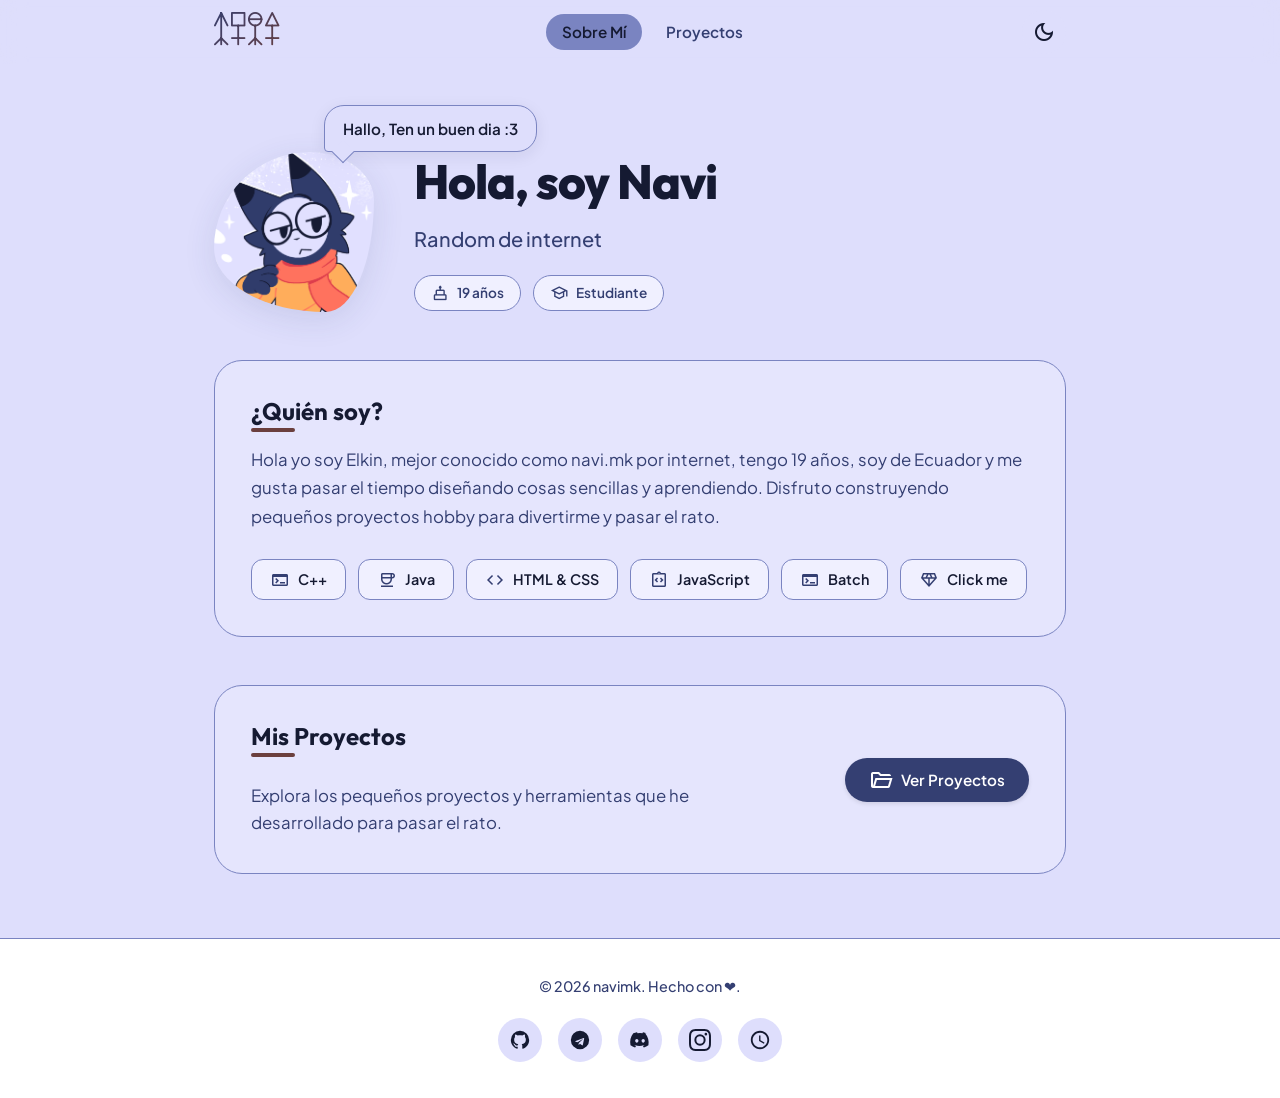
==== commit ded26c7d: "Organizacion" ====
--- a/index.html
+++ b/index.html
@@ -183,9 +183,9 @@
     <div id="eros-dvd"><img class="minieros" src="assets/tinyeros.PNG"></div>
     </div>
     <!-- JS Script -->
-    <script src="egg.js"></script>
-    <script src="script.js"></script>
-    <script src="frases.js"></script>
+    <script src="/scripts/egg.js"></script>
+    <script src="/scripts/script.js"></script>
+    <script src="/scripts/frases.js"></script>
 </body>
 
 </html>
--- a/style.css
+++ b/style.css
@@ -177,7 +177,7 @@
         -webkit-text-fill-color: transparent;
 
         @media (max-width: 480px) {
-            font-size: 1.15rem;
+            font-size: 1.9rem;
         }
     }
 
@@ -838,15 +838,6 @@
     z-index: 10;
     animation: bubble-float 3s ease-in-out infinite alternate;
     transition: transform var(--transition-fast), background-color var(--transition-medium), border-color var(--transition-medium);
-
-    @media (max-width: 768px) {
-        bottom: 175px;
-        left: 50%;
-        right: auto;
-        transform: translateX(-50%);
-        border-radius: 20px 20px 20px 20px;
-        animation: bubble-float-mobile 3s ease-in-out infinite alternate;
-    }
 }
 
 /* Tail for speech bubble */
@@ -863,18 +854,30 @@
     transform: rotate(-45deg);
     z-index: -1;
     transition: background-color var(--transition-medium), border-color var(--transition-medium);
-
-    @media (max-width: 768px) {
+}
+
+@media (max-width: 768px) {
+
+    .speech-bubble {
+        bottom: 175px;
         left: 50%;
         right: auto;
-        margin-left: -8px;
-        /* center the tail */
-        bottom: -9px;
-        border-bottom: 1px solid var(--md-sys-color-outline-variant);
-        border-left: 1px solid var(--md-sys-color-outline-variant);
-        transform: rotate(-45deg);                
-    }
-}
+        transform: translateX(-50%);
+        border-radius: 20px 20px 20px 20px;
+        animation: bubble-float-mobile 3s ease-in-out infinite alternate;
+    }
+
+            .speech-bubble::after {
+                left: 50%;
+                right: auto;
+                margin-left: -8px;
+                /* center the tail */
+                bottom: -9px;
+                border-bottom: 1px solid var(--md-sys-color-outline-variant);
+                border-left: 1px solid var(--md-sys-color-outline-variant);
+                transform: rotate(-45deg);
+            }
+        }
 
 @keyframes bubble-float {
     0% {
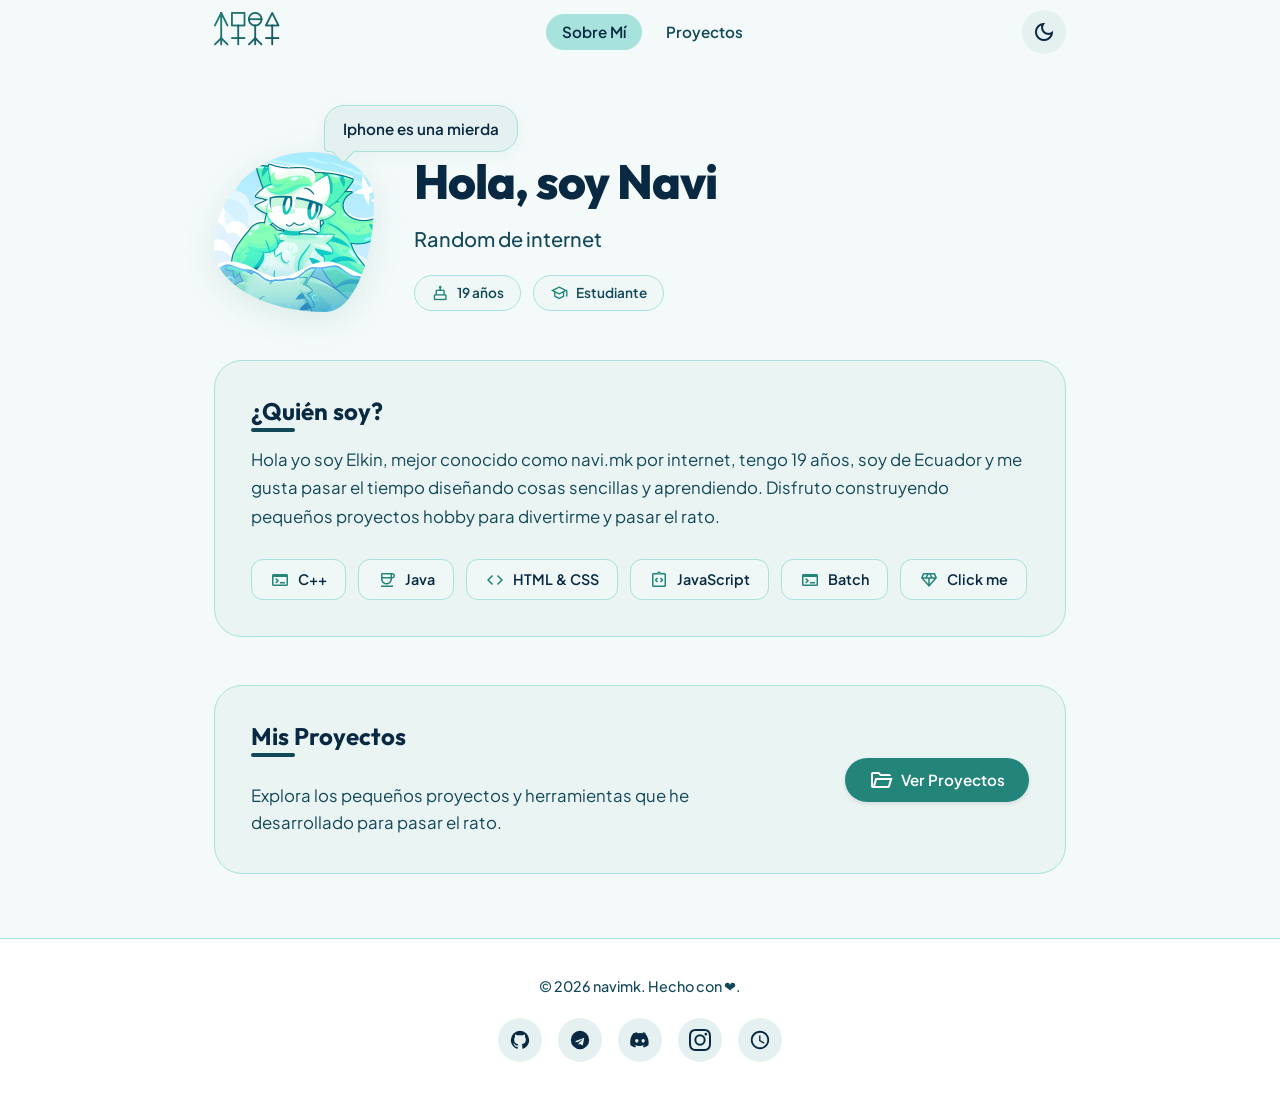
==== commit 85578c6c: "Cambios 20/7/26 - refactorización de muchas cosas - cambio de colores (otra vez) - hola" ====
--- a/index.html
+++ b/index.html
@@ -20,19 +20,8 @@
 </head>
 
 <body>
-    <!-- Top App Bar -->
-    <header class="top-app-bar">
-        <div class="top-app-bar__container">
-            <span class="top-app-bar__title">Navi</span>
-            <nav class="top-app-bar__nav">
-                <a href="index.html" class="nav-link active">Sobre Mí</a>
-                <a href="proyectos.html" class="nav-link">Proyectos</a>
-            </nav>
-            <button id="theme-toggle" class="icon-button" aria-label="Cambiar tema">
-                <span class="material-symbols-outlined">dark_mode</span>
-            </button>
-        </div>
-    </header>
+    <!-- Top App Bar Component -->
+    <nav-header active="index"></nav-header>
 
     <main class="main-content">
         <!-- Profile / Hero Section -->
@@ -91,7 +80,7 @@
                     <span class="material-symbols-outlined chip-icon">terminal</span>
                     <span>Batch</span>
                 </span>
-                <span class="chip" onclick="erosegg()">
+                <span class="chip" onclick="fifiegg()">
                     <span class="material-symbols-outlined chip-icon">diamond</span>
                     <span>Click me</span>
                 </span>
@@ -112,47 +101,8 @@
         </section>
     </main>
 
-    <!-- Footer -->
-    <footer class="footer">
-        <p>© 2026 navimk. Hecho con ❤️.</p>
-        <div class="social-links">
-            <!-- GitHub -->
-            <a href="https://github.com/navimk/" target="_blank" class="icon-button" aria-label="GitHub">
-                <svg viewBox="0 0 24 24">
-                    <path
-                        d="M12 2A10 10 0 0 0 2 12c0 4.42 2.87 8.17 6.84 9.5.5.08.66-.23.66-.5v-1.69c-2.77.6-3.36-1.34-3.36-1.34-.46-1.16-1.11-1.47-1.11-1.47-.9-.62.07-.6.07-.6 1 .07 1.53 1.03 1.53 1.03.9 1.52 2.34 1.07 2.91.83.09-.65.35-1.09.63-1.34-2.22-.25-4.55-1.11-4.55-4.92 0-1.11.38-2 1.03-2.71-.1-.25-.45-1.29.1-2.64 0 0 .84-.27 2.75 1.02.79-.22 1.65-.33 2.5-.33.85 0 1.71.11 2.5.33 1.91-1.29 2.75-1.02 2.75-1.02.55 1.35.2 2.39.1 2.64.65.71 1.03 1.6 1.03 2.71 0 3.82-2.34 4.66-4.57 4.91.36.31.69.92.69 1.85V21c0 .27.16.59.67.5C19.14 20.16 22 16.42 22 12A10 10 0 0 0 12 2z" />
-                </svg>
-            </a>
-            <!-- Telegram -->
-            <a href="https://t.me/navirandom" target="_blank" class="icon-button" aria-label="Telegram">
-                <svg viewBox="0 0 24 24">
-                    <path
-                        d="M12 2A10 10 0 0 0 2 12a10 10 0 0 0 10 10 10 10 0 0 0 10-10A10 10 0 0 0 12 2zm4.56 8.37l-1.51 7.1c-.11.49-.4.61-.82.38l-2.3-1.7-1.11 1.07c-.12.12-.22.22-.34.22l.16-2.3 4.2-3.8c.18-.16-.04-.25-.28-.09l-5.19 3.27-2.23-.7c-.49-.15-.5-.49.1-.72l8.71-3.36c.4-.15.75.09.57.83z" />
-                </svg>
-            </a>
-            <!-- Discord -->
-            <a href="https://discord.gg/cYETUsV2wN" target="_blank" class="icon-button" aria-label="Discord">
-                <svg viewBox="0 0 24 24">
-                    <path
-                        d="M19.27 4.73a16.14 16.14 0 0 0-3.97-1.23.08.08 0 0 0-.08.04c-.17.3-.37.72-.51 1.05a14.9 14.9 0 0 0-5.42 0 9.7 9.7 0 0 0-.52-1.05.08.08 0 0 0-.08-.04 16.1 16.1 0 0 0-3.97 1.23.06.06 0 0 0-.03.03A16.17 16.17 0 0 0 1.63 17.7a.07.07 0 0 0 .04.05 16.25 16.25 0 0 0 4.9 2.48.08.08 0 0 0 .08-.03c.39-.53.74-1.09 1.04-1.68a.07.07 0 0 0-.04-.1 10.43 10.43 0 0 1-1.54-.73.08.08 0 0 1-.01-.13c.1-.07.2-.15.3-.22a.08.08 0 0 1 .08-.01c3.21 1.47 6.7 1.47 9.86 0a.08.08 0 0 1 .08.01c.1.07.2.15.3.22a.08.08 0 0 1-.01.13 10.1 10.1 0 0 1-1.54.73.08.08 0 0 0-.04.1c.3.59.65 1.15 1.04 1.68a.08.08 0 0 0 .08.03 16.29 16.29 0 0 0 4.9-2.48.07.07 0 0 0 .04-.05a16.19 16.19 0 0 0-3.64-12.94.06.06 0 0 0-.03-.03zM8.52 14.88c-.97 0-1.77-.89-1.77-1.98s.78-1.98 1.77-1.98c.99 0 1.78.89 1.77 1.98.01 1.09-.78 1.98-1.77 1.98zm6.96 0c-.97 0-1.77-.89-1.77-1.98s.78-1.98 1.77-1.98c.99 0 1.78.89 1.77 1.98.01 1.09-.78 1.98-1.77 1.98z" />
-                </svg>
-            </a>
-            <!-- Instagram -->
-            <a href="https://www.instagram.com/navi.mk_/" target="_blank" class="icon-button" aria-label="Instagram">
-                <svg viewBox="0 0 24 24">
-                    <path
-                        d="M12 2.163c3.204 0 3.584.012 4.85.07 3.252.148 4.771 1.691 4.919 4.919.058 1.265.069 1.645.069 4.849 0 3.205-.012 3.584-.069 4.849-.149 3.225-1.664 4.771-4.919 4.919-1.266.058-1.644.07-4.85.07-3.204 0-3.584-.012-4.849-.07-3.26-.149-4.771-1.699-4.919-4.92-.058-1.265-.07-1.644-.07-4.849 0-3.204.013-3.583.07-4.849.149-3.227 1.664-4.771 4.919-4.919 1.266-.057 1.645-.069 4.849-.069zM12 0C8.741 0 8.333.014 7.053.072 2.695.272.273 2.69.073 7.051.014 8.333 0 8.741 0 12c0 3.259.014 3.668.072 4.948.2 4.358 2.618 6.78 6.98 6.98 1.281.058 1.689.072 4.948.072 3.259 0 3.668-.014 4.948-.072 4.354-.2 6.782-2.618 6.979-6.98.059-1.28.073-1.689.073-4.948 0-3.259-.014-3.667-.072-4.947-.196-4.354-2.617-6.78-6.979-6.98C15.668.014 15.259 0 12 0zm0 5.838a6.162 6.162 0 1 0 0 12.324 6.162 6.162 0 0 0 0-12.324zM12 16a4 4 0 1 1 0-8 4 4 0 0 1 0 8zm6.406-11.845a1.44 1.44 0 1 0 0 2.881 1.44 1.44 0 0 0 0-2.881z" />
-                </svg>
-            </a>
-            <!-- Cuenta Regresiva 2085 -->
-            <a href="2085.html" class="icon-button" aria-label="Cuenta Regresiva a 2085">
-                <svg viewBox="0 0 24 24">
-                    <path
-                        d="M12 2C6.5 2 2 6.5 2 12s4.5 10 10 10 10-4.5 10-10S17.5 2 12 2zm0 18c-4.41 0-8-3.59-8-8s3.59-8 8-8 8 3.59 8 8-3.59 8-8 8zm.5-13H11v6l5.2 3.2.8-1.3-4.5-2.7V7z" />
-                </svg>
-            </a>
-        </div>
-    </footer>
+    <!-- Footer Component -->
+    <nav-footer></nav-footer>
 
     <!-- Modal para Créditos de Foto de Perfil -->
     <div id="pfp-modal" class="modal-overlay" aria-hidden="true" role="dialog" aria-labelledby="pfp-modal-title">
@@ -179,10 +129,11 @@
     </div>
     <!-- egg -->
     <div id="ventana-emergente" class="egg">
-    <a class="btn-primary btn-egg" onclick="byeros()"><span>X</span></a>
-    <div id="eros-dvd"><img class="minieros" src="assets/tinyeros.PNG"></div>
+    <a class="btn-primary btn-egg" onclick="byfifi()"><span>X</span></a>
+    <div id="fifi-dvd"><img class="minififi" src="assets/icon.webp"></div>
     </div>
     <!-- JS Script -->
+    <script src="/scripts/components.js"></script>
     <script src="/scripts/egg.js"></script>
     <script src="/scripts/script.js"></script>
     <script src="/scripts/frases.js"></script>
--- a/style.css
+++ b/style.css
@@ -1,896 +1,6 @@
 @import url('https://fonts.googleapis.com/css2?family=Outfit:wght@700;800&family=Plus+Jakarta+Sans:wght@400;500;600;700&display=swap');
-@font-face {
-    font-family: 'GenoThetaEx';
-    src: url('assets/GENOTHETAEX.ttf') format('truetype');
-    font-weight: normal;
-    font-style: normal;
-}
-
-
-:root {
-    /* Fonts */
-    --font-display: 'Outfit', system-ui, -apple-system, sans-serif;
-    --font-body: 'Plus Jakarta Sans', system-ui, -apple-system, sans-serif ;
-
-    /* Core Palette - Light */
-    --md-sys-color-primary: #343f72;
-    --md-sys-color-on-primary: #FFFFFF;
-    --md-sys-color-primary-container: #7a84c1;
-    --md-sys-color-on-primary-container: #151a32;
-    --md-sys-color-secondary: #6b3f3e;
-    --md-sys-color-tertiary: #ff715d;
-    --md-sys-color-tertiary-container: #ff9b25;
-    --md-sys-color-on-tertiary-container: #151a32;
-    --md-sys-color-background: #dedefc;
-    --md-sys-color-on-background: #151a32;
-    --md-sys-color-on-surface: #151a32;
-    --md-sys-color-on-surface-variant: #343f72;
-    --md-sys-color-outline-variant: #7a84c1;
-    --md-sys-color-surface-container-lowest: #FFFFFF;
-    --md-sys-color-surface-container-low: #f0f0ff;
-    --md-sys-color-surface-container: #e5e5fd;
-    --md-sys-color-surface-container-high: #dedefc;
-
-    --accent-glow: rgba(52, 63, 114, 0.12);
-    --card-shadow: 0 4px 16px rgba(21, 26, 50, 0.08);
-    --card-shadow-hover: 0 16px 32px rgba(21, 26, 50, 0.15);
-
-    /* Animation Transitions */
-    --transition-fast: 0.2s cubic-bezier(0.2, 0, 0, 1);
-    --transition-medium: 0.35s cubic-bezier(0.2, 0, 0, 1);
-    --transition-slow: 0.55s cubic-bezier(0.2, 0, 0, 1);
-}
-
-[data-theme="dark"] {
-    /* Core Palette - Dark */
-    --md-sys-color-primary: #fdac46;
-    --md-sys-color-on-primary: #151a32;
-    --md-sys-color-primary-container: #343f72;
-    --md-sys-color-on-primary-container: #dedefc;
-    --md-sys-color-secondary: #7a84c1;
-    --md-sys-color-tertiary: #ff715d;
-    --md-sys-color-tertiary-container: #6b3f3e;
-    --md-sys-color-on-tertiary-container: #ff715d;
-    --md-sys-color-background: #151a32;
-    --md-sys-color-on-background: #dedefc;
-    --md-sys-color-on-surface: #dedefc;
-    --md-sys-color-on-surface-variant: #7a84c1;
-    --md-sys-color-outline-variant: #343f72;
-    --md-sys-color-surface-container-lowest: #0e1122;
-    --md-sys-color-surface-container-low: #12162a;
-    --md-sys-color-surface-container: #1b213e;
-    --md-sys-color-surface-container-high: #242c52;
-
-    --accent-glow: rgba(253, 172, 70, 0.15);
-    --card-shadow: 0 4px 20px rgba(0, 0, 0, 0.4);
-    --card-shadow-hover: 0 16px 36px rgba(253, 172, 70, 0.25);
-}
-
-/* Reset and Base Styles */
-*,
-*::before,
-*::after {
-    box-sizing: border-box;
-    margin: 0;
-    padding: 0;
-}
-
-body {
-    background-color: var(--md-sys-color-background);
-    color: var(--md-sys-color-on-background);
-    font-family: var(--font-body);
-    font-size: 1rem;
-    line-height: 1.6;
-    min-height: 100vh;
-    display: flex;
-    flex-direction: column;
-    overflow-x: hidden;
-    transition: background-color var(--transition-medium), color var(--transition-medium);
-}
-
-h1, h2, h3, h4 {
-    font-family: var(--font-display);
-    font-weight: 700;
-    color: var(--md-sys-color-on-background);
-    line-height: 1.2;
-}
-
-/* Common Transition for Interactive Elements */
-.nav-link,
-.icon-button,
-.btn-primary,
-.btn-text,
-.chip,
-.profile-blob {
-    transition: background-color var(--transition-fast), 
-                color var(--transition-fast), 
-                border-color var(--transition-fast), 
-                transform var(--transition-fast), 
-                box-shadow var(--transition-fast);
-}
-
-/* Unified Tactile Active State Scale */
-.nav-link:active,
-.icon-button:active,
-.btn-primary:active,
-.chip:active,
-.profile-blob:active {
-    transform: scale(0.95);
-}
-
-/* Shared Card Styles */
-.about-card,
-.project-card,
-.countdown-card,
-.projects-cta-card {
-    border-radius: 28px;
-    border: 1px solid var(--md-sys-color-outline-variant);
-    transition: transform var(--transition-medium), 
-                box-shadow var(--transition-medium), 
-                border-color var(--transition-medium), 
-                background-color var(--transition-medium);
-}
-
-.about-card,
-.countdown-card,
-.projects-cta-card {
-    background-color: var(--md-sys-color-surface-container);
-
-    &:hover {
-        transform: translateY(-4px);
-        box-shadow: var(--card-shadow-hover);
-    }
-}
-
-/* Header / Top App Bar */
-.top-app-bar {
-    position: sticky;
-    top: 0;
-    z-index: 100;
-    background-color: color-mix(in srgb, var(--md-sys-color-background) 80%, transparent);
-    backdrop-filter: blur(12px);
-    -webkit-backdrop-filter: blur(12px);
-    transition: background-color var(--transition-medium);
-
-    .top-app-bar__container {
-        max-width: 900px;
-        height: 64px;
-        margin: 0 auto;
-        padding: 0 24px;
-        display: flex;
-        justify-content: space-between;
-        align-items: center;
-
-        @media (max-width: 480px) {
-            padding: 0 12px;
-        }
-    }
-
-    .top-app-bar__title {
-        font-family: 'GenoThetaEx', var(--font-display);
-        font-size: 2.5rem;
-        font-weight: normal;
-        letter-spacing: normal;
-        background: linear-gradient(135deg, var(--md-sys-color-primary), var(--md-sys-color-secondary));
-        background-clip: text;
-        -webkit-background-clip: text;
-        -webkit-text-fill-color: transparent;
-
-        @media (max-width: 480px) {
-            font-size: 1.9rem;
-        }
-    }
-
-    .top-app-bar__nav {
-        display: flex;
-        gap: 8px;
-        align-items: center;
-    }
-}
-
-/* Nav Link */
-.nav-link {
-    font-family: var(--font-body);
-    font-size: 0.95rem;
-    font-weight: 600;
-    color: var(--md-sys-color-on-surface-variant);
-    text-decoration: none;
-    padding: 6px 16px;
-    border-radius: 100px;
-
-    &:hover {
-        background-color: var(--md-sys-color-surface-container-high);
-        color: var(--md-sys-color-on-surface);
-    }
-
-    &.active {
-        background-color: var(--md-sys-color-primary-container);
-        color: var(--md-sys-color-on-primary-container);
-    }
-
-    @media (max-width: 480px) {
-        padding: 6px 10px;
-        font-size: 0.85rem;
-    }
-}
-
-/* Icon Button */
-.icon-button {
-    width: 44px;
-    height: 44px;
-    border-radius: 50%;
-    border: none;
-    background-color: var(--md-sys-color-surface-container-high);
-    color: var(--md-sys-color-on-surface);
-    display: flex;
-    justify-content: center;
-    align-items: center;
-    cursor: pointer;
-
-    &:hover {
-        background-color: var(--md-sys-color-primary-container);
-        color: var(--md-sys-color-on-primary-container);
-        transform: scale(1.08);
-
-        svg {
-            transform: scale(1.05);
-        }
-    }
-
-    svg {
-        width: 22px;
-        height: 22px;
-        fill: currentColor;
-        display: block;
-        transition: transform var(--transition-fast);
-    }
-}
-
-/* Main Content Layout */
-.main-content {
-    max-width: 900px;
-    width: 100%;
-    margin: 0 auto;
-    padding: 48px 24px 64px 24px;
-    display: flex;
-    flex-direction: column;
-    gap: 48px;
-    flex-grow: 1;
-}
-
-/* Hero Section */
-.hero-section {
-    display: flex;
-    gap: 40px;
-    align-items: center;
-    margin-top: 40px;
-
-    @media (max-width: 768px) {
-        margin-top: 72px;
-        flex-direction: column;
-        text-align: center;
-        gap: 28px;
-    }
-}
-
-
-.profile-avatar-container {
-    position: relative;
-    display: flex;
-    justify-content: center;
-    align-items: center;
-}
-
-/* Profile Blob (M3 Expressive Shape) */
-.profile-blob {
-    width: 160px;
-    height: 160px;
-    background: var(--md-sys-color-primary-container) url('assets/eros1.png') center/cover no-repeat;
-    display: flex;
-    justify-content: center;
-    align-items: center;
-    border-radius: 60% 40% 30% 70% / 60% 30% 70% 40%;
-    animation: blob-morph 8s ease-in-out infinite;
-    box-shadow: 0 8px 32px var(--accent-glow);
-    position: relative;
-    cursor: pointer;
-    outline: none;
-
-    &:hover {
-        transform: scale(1.04);
-        box-shadow: 0 12px 36px var(--accent-glow);
-    }
-
-    &:focus-visible {
-        outline: 3px solid var(--md-sys-color-primary);
-        outline-offset: 4px;
-    }
-
-    [data-theme="dark"] & {
-        background-image: url('assets/eros2.png');
-    }
-}
-
-@keyframes blob-morph {
-    0%, 100% {
-        border-radius: 60% 40% 30% 70% / 60% 30% 70% 40%;
-    }
-    50% {
-        border-radius: 40% 60% 70% 30% / 50% 60% 40% 70%;
-    }
-}
-
-.hero-info {
-    display: flex;
-    flex-direction: column;
-    gap: 12px;
-}
-
-.display-name {
-    font-size: 3rem;
-    font-weight: 800;
-    letter-spacing: -1px;
-
-    @media (max-width: 480px) {
-        font-size: 2.25rem;
-    }
-}
-
-.headline-text {
-    font-size: 1.25rem;
-    font-weight: 500;
-    color: var(--md-sys-color-on-surface-variant);
-    max-width: 500px;
-}
-
-.info-badges {
-    display: flex;
-    gap: 12px;
-    flex-wrap: wrap;
-    margin-top: 8px;
-
-    @media (max-width: 768px) {
-        justify-content: center;
-    }
-}
-
-.info-badge {
-    display: inline-flex;
-    align-items: center;
-    gap: 8px;
-    padding: 6px 16px;
-    background-color: var(--md-sys-color-surface-container-low);
-    border: 1px solid var(--md-sys-color-outline-variant);
-    border-radius: 100px;
-    font-size: 0.85rem;
-    font-weight: 600;
-    color: var(--md-sys-color-on-surface-variant);
-
-    .material-symbols-outlined {
-        font-size: 1.15rem;
-        color: var(--md-sys-color-primary);
-    }
-}
-
-/* About Card & Skills Chips */
-.about-card {
-    padding: 36px;
-}
-.about-card img {
-    max-width: 100%;
-    height: auto;
-    display: block; 
-}
-
-.section-title {
-    font-weight: 700;
-    margin-bottom: 20px;
-    position: relative;
-    display: inline-block;
-
-    &::after {
-        content: '';
-        position: absolute;
-        bottom: -6px;
-        left: 0;
-        width: 44px;
-        height: 4px;
-        background-color: var(--md-sys-color-secondary);
-        border-radius: 2px;
-    }
-}
-
-.about-text {
-    font-size: 1.05rem;
-    color: var(--md-sys-color-on-surface-variant);
-    margin-bottom: 28px;
-    line-height: 1.7;
-}
-
-.skills-container {
-    display: flex;
-    flex-wrap: wrap;
-    gap: 12px;
-}
-
-.chip {
-    display: inline-flex;
-    align-items: center;
-    gap: 8px;
-    padding: 8px 18px;
-    background-color: var(--md-sys-color-surface-container-low);
-    border: 1px solid var(--md-sys-color-outline-variant);
-    border-radius: 12px;
-    font-size: 0.9rem;
-    font-weight: 600;
-    color: var(--md-sys-color-on-surface);
-    cursor: default;
-
-    .chip-icon {
-        font-size: 1.25rem;
-        color: var(--md-sys-color-primary);
-        transition: color var(--transition-fast);
-    }
-}
-
-/* Projects Layout & Cards */
-.projects-section {
-    display: flex;
-    flex-direction: column;
-    gap: 24px;
-}
-
-.projects-grid {
-    display: grid;
-    grid-template-columns: repeat(auto-fit, minmax(260px, 1fr));
-    gap: 24px;
-}
-
-.project-card {
-    background-color: var(--md-sys-color-surface-container-lowest);
-    padding: 28px;
-    display: flex;
-    flex-direction: column;
-    gap: 16px;
-
-    &:hover {
-        transform: translateY(-6px) scale(1.02);
-        box-shadow: var(--card-shadow-hover);
-        border-color: var(--md-sys-color-primary);
-
-        .project-icon-box {
-            transform: scale(1.1) rotate(6deg);
-        }
-    }
-
-    .project-card-header {
-        display: flex;
-        align-items: center;
-        gap: 16px;
-
-        h3 {
-            font-size: 1.3rem;
-            font-weight: 600;
-        }
-    }
-
-    .project-icon-box {
-        width: 48px;
-        height: 48px;
-        background-color: var(--md-sys-color-tertiary-container);
-        color: var(--md-sys-color-on-tertiary-container);
-        display: flex;
-        justify-content: center;
-        align-items: center;
-        border-radius: 16px;
-        transition: transform var(--transition-medium);
-    }
-
-    .project-desc {
-        font-size: 0.95rem;
-        color: var(--md-sys-color-on-surface-variant);
-        flex-grow: 1;
-        line-height: 1.6;
-    }
-
-    .project-card-footer {
-        display: flex;
-        justify-content: flex-end;
-        margin-top: 8px;
-    }
-}
-
-/* Text Buttons and CTA Card */
-.btn-text {
-    display: inline-flex;
-    align-items: center;
-    gap: 6px;
-    color: var(--md-sys-color-primary);
-    font-weight: 700;
-    text-decoration: none;
-    font-size: 0.95rem;
-
-    &:hover {
-        color: var(--md-sys-color-secondary);
-
-        .material-symbols-outlined {
-            transform: translateX(4px);
-        }
-    }
-
-    .material-symbols-outlined {
-        font-size: 1.2rem;
-        transition: transform var(--transition-fast);
-    }
-}
-
-.projects-cta-card {
-    padding: 36px;
-    display: flex;
-    justify-content: space-between;
-    align-items: center;
-    gap: 24px;
-
-    @media (max-width: 768px) {
-        flex-direction: column;
-        align-items: flex-start;
-        gap: 28px;
-    }
-
-    .cta-content {
-        display: flex;
-        flex-direction: column;
-        gap: 12px;
-    }
-
-    .cta-text {
-        font-size: 1.05rem;
-        color: var(--md-sys-color-on-surface-variant);
-        max-width: 500px;
-    }
-}
-
-/* Button Primary (Material 3 Style) */
-.btn-primary {
-    display: inline-flex;
-    align-items: center;
-    justify-content: center;
-    gap: 8px;
-    padding: 10px 24px;
-    background-color: var(--md-sys-color-primary);
-    color: var(--md-sys-color-on-primary);
-    border: none;
-    border-radius: 100px;
-    font-family: var(--font-body);
-    font-size: 0.95rem;
-    font-weight: 600;
-    text-decoration: none;
-    cursor: pointer;
-    box-shadow: 0 2px 4px rgba(0, 0, 0, 0.1);
-
-    &:hover {
-        background-color: var(--md-sys-color-secondary);
-        box-shadow: 0 4px 8px rgba(0, 0, 0, 0.15);
-        transform: translateY(-1px);
-    }
-}
-
-/* Modals */
-.modal-overlay {
-    position: fixed;
-    top: 0;
-    left: 0;
-    width: 100%;
-    height: 100%;
-    background-color: rgba(9, 41, 66, 0.5);
-    backdrop-filter: blur(8px);
-    -webkit-backdrop-filter: blur(8px);
-    display: flex;
-    justify-content: center;
-    align-items: center;
-    z-index: 1000;
-    opacity: 0;
-    pointer-events: none;
-    transition: opacity var(--transition-medium);
-
-    &.is-open {
-        opacity: 1;
-        pointer-events: auto;
-
-        .modal-container {
-            transform: scale(1);
-        }
-    }
-
-    .modal-container {
-        background-color: var(--md-sys-color-surface-container);
-        border: 1px solid var(--md-sys-color-outline-variant);
-        border-radius: 28px;
-        width: 90%;
-        max-width: 500px;
-        max-height: 90vh;
-        box-shadow: var(--card-shadow-hover);
-        display: flex;
-        flex-direction: column;
-        overflow: hidden;
-        transform: scale(0.9);
-        transition: transform var(--transition-medium);
-
-        .modal-header {
-            padding: 20px 24px;
-            display: flex;
-            justify-content: space-between;
-            align-items: center;
-            border-bottom: 1px solid var(--md-sys-color-outline-variant);
-
-            .modal-title-text {
-                font-size: 1.5rem;
-                font-weight: 700;
-            }
-        }
-
-        .modal-body {
-            padding: 24px;
-            overflow-y: auto;
-            display: flex;
-            flex-direction: column;
-            gap: 16px;
-
-            .modal-image {
-                width: 100%;
-                height: auto;
-                border-radius: 16px;
-                border: 1px solid var(--md-sys-color-outline-variant);
-                display: block;
-            }
-
-            .modal-desc {
-                font-size: 0.95rem;
-                color: var(--md-sys-color-on-surface-variant);
-                line-height: 1.6;
-            }
-        }
-
-        .modal-footer {
-            padding: 20px 24px;
-            display: flex;
-            justify-content: flex-end;
-            border-top: 1px solid var(--md-sys-color-outline-variant);
-            background-color: var(--md-sys-color-surface-container-low);
-        }
-    }
-}
-
-/* Countdown Styles (2085.html) */
-.countdown-section {
-    display: flex;
-    justify-content: center;
-    align-items: center;
-    margin: auto 0;
-    min-height: 50vh;
-}
-
-.countdown-card {
-    padding: 48px 36px;
-    text-align: center;
-    width: 100%;
-    max-width: 600px;
-    margin: 0 auto;
-
-    .countdown-title {
-        font-size: 2.25rem;
-        font-weight: 800;
-        margin-bottom: 8px;
-        background: linear-gradient(135deg, var(--md-sys-color-primary), var(--md-sys-color-secondary));
-        background-clip: text;
-        -webkit-background-clip: text;
-        -webkit-text-fill-color: transparent;
-    }
-
-    .countdown-subtitle {
-        font-size: 1.1rem;
-        color: var(--md-sys-color-on-surface-variant);
-        margin-bottom: 36px;
-    }
-}
-
-.countdown-grid {
-    display: grid;
-    grid-template-columns: repeat(4, 1fr);
-    gap: 16px;
-
-    @media (max-width: 550px) {
-        grid-template-columns: repeat(2, 1fr);
-        gap: 12px;
-    }
-}
-
-.bloque-tiempo {
-    background-color: var(--md-sys-color-surface-container-high);
-    border: 1px solid var(--md-sys-color-outline-variant);
-    padding: 20px 12px;
-    border-radius: 20px;
-    text-align: center;
-    transition: transform var(--transition-fast), background-color var(--transition-fast);
-
-    &:hover {
-        background-color: var(--md-sys-color-primary-container);
-        transform: scale(1.05);
-
-        .numero,
-        .etiqueta {
-            color: var(--md-sys-color-on-primary-container);
-        }
-    }
-
-    .numero {
-        display: block;
-        font-family: var(--font-display);
-        font-size: 3rem;
-        font-weight: 800;
-        color: var(--md-sys-color-primary);
-        line-height: 1.1;
-        margin-bottom: 4px;
-        transition: color var(--transition-fast);
-    }
-
-    .etiqueta {
-        font-family: var(--font-body);
-        font-size: 0.85rem;
-        font-weight: 600;
-        text-transform: uppercase;
-        letter-spacing: 1px;
-        color: var(--md-sys-color-on-surface-variant);
-        transition: color var(--transition-fast);
-    }
-}
-
-.final-message {
-    font-size: 1.75rem;
-    color: var(--md-sys-color-tertiary);
-    font-weight: 700;
-    margin-top: 24px;
-}
-
-/* Footer & Social Links */
-.footer {
-    border-top: 1px solid var(--md-sys-color-outline-variant);
-    padding: 36px 24px;
-    display: flex;
-    flex-direction: column;
-    align-items: center;
-    gap: 20px;
-    margin-top: auto;
-    background-color: var(--md-sys-color-surface-container-lowest);
-    transition: background-color var(--transition-medium), border-color var(--transition-medium);
-
-    p {
-        font-size: 0.9rem;
-        color: var(--md-sys-color-on-surface-variant);
-        font-weight: 500;
-    }
-
-    .social-links {
-        display: flex;
-        gap: 16px;
-    }
-}
-
-    .egg {
-      display: none; /* Oculto por defecto */
-      position: fixed;
-      top: 0;
-      left: 0;
-      width: 100vw;  
-      height: 100vh; 
-      background-color: rgba(0, 0, 0, 0.2); 
-      z-index: 1000;
-      overflow: hidden; 
-    }
-
-    /* dvd */
-    #eros-dvd {
-      position: absolute;
-      width: 80px;
-      height: 70px;
-      user-select: none;
-    }
-
-.hello, .test{
-    font-family: 'GenoThetaEx', var(--font-display);
-    font-size: 5rem;
-    display: flex;
-    flex-direction: column;
-    font-weight: 200;
-}
-.minieros{
-    width: 120px;
-  height: auto;
-}
-/*close button*/
-.btn-egg{
-    position: fixed;
-    top: 20px;    
-    right: 20px; 
-    z-index: 1000; 
-    padding: 10px 20px;
-    cursor: pointer;
-}
-
-/* Speech Bubble Styling */
-.speech-bubble {
-    position: absolute;
-    bottom: 160px;
-    left: 110px;
-    background-color: var(--md-sys-color-surface-container-high);
-    color: var(--md-sys-color-on-surface);
-    border: 1px solid var(--md-sys-color-outline-variant);
-    padding: 12px 18px;
-    border-radius: 20px 20px 20px 4px;
-     box-shadow: var(--card-shadow);
-    font-size: 0.95rem;
-    font-family: var(--font-body);
-    font-weight: 600;
-    max-width: 240px;
-    width: max-content;
-    min-width: 140px;
-    line-height: 1.4;
-    z-index: 10;
-    animation: bubble-float 3s ease-in-out infinite alternate;
-    transition: transform var(--transition-fast), background-color var(--transition-medium), border-color var(--transition-medium);
-}
-
-/* Tail for speech bubble */
-.speech-bubble::after {
-    content: '';
-    position: absolute;
-    bottom: -9px;
-    left: 10px;
-    width: 16px;
-    height: 16px;
-    background-color: var(--md-sys-color-surface-container-high);
-    border-bottom: 1px solid var(--md-sys-color-outline-variant);
-    border-left: 1px solid var(--md-sys-color-outline-variant);
-    transform: rotate(-45deg);
-    z-index: -1;
-    transition: background-color var(--transition-medium), border-color var(--transition-medium);
-}
-
-@media (max-width: 768px) {
-
-    .speech-bubble {
-        bottom: 175px;
-        left: 50%;
-        right: auto;
-        transform: translateX(-50%);
-        border-radius: 20px 20px 20px 20px;
-        animation: bubble-float-mobile 3s ease-in-out infinite alternate;
-    }
-
-            .speech-bubble::after {
-                left: 50%;
-                right: auto;
-                margin-left: -8px;
-                /* center the tail */
-                bottom: -9px;
-                border-bottom: 1px solid var(--md-sys-color-outline-variant);
-                border-left: 1px solid var(--md-sys-color-outline-variant);
-                transform: rotate(-45deg);
-            }
-        }
-
-@keyframes bubble-float {
-    0% {
-        transform: translateY(0px);
-    }100% {
-        transform: translateY(-6px);
-    }
-}
-
-@keyframes bubble-float-mobile {
-    0% {
-        transform: translateX(-50%) translateY(0px);
-    }100% {
-        transform: translateX(-50%) translateY(-6px);
-    }
-}+@import url('css/variables.css');
+@import url('css/base.css');
+@import url('css/components.css');
+@import url('css/modals.css');
+@import url('css/pages.css');
